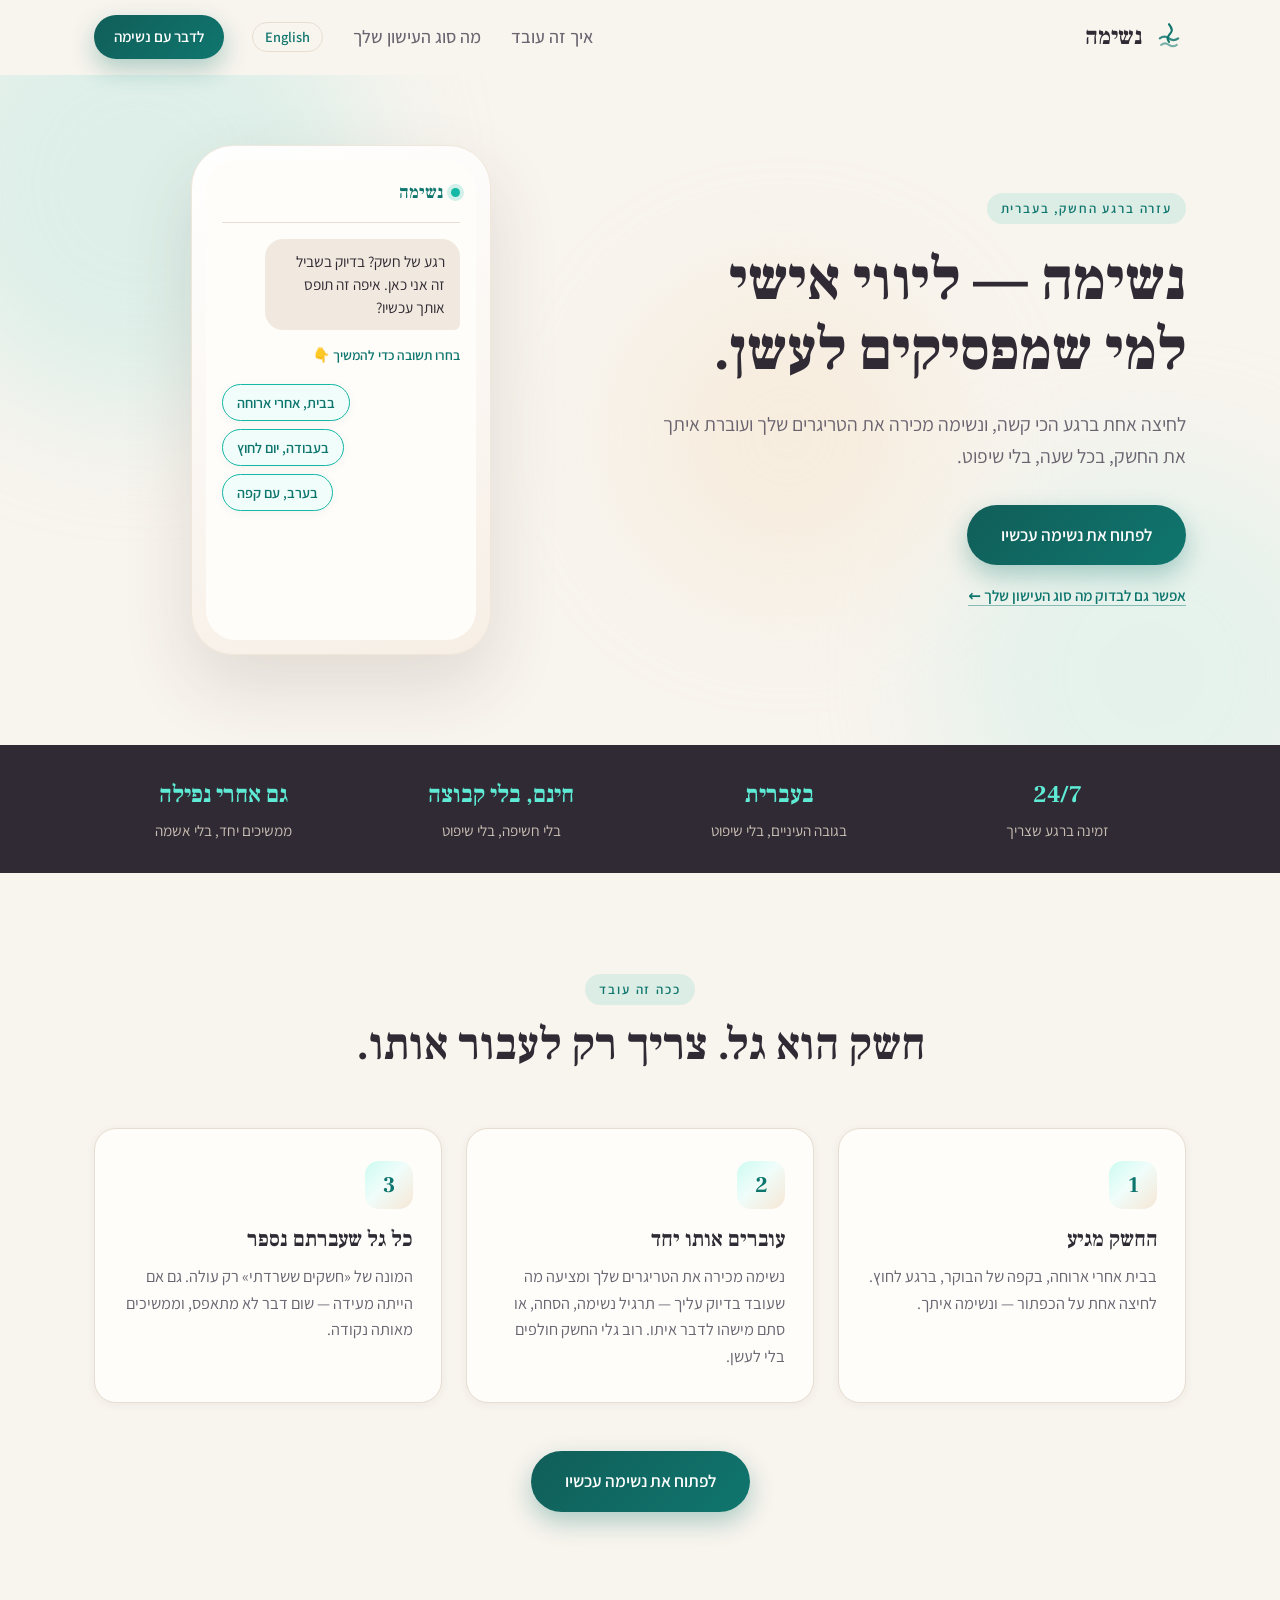
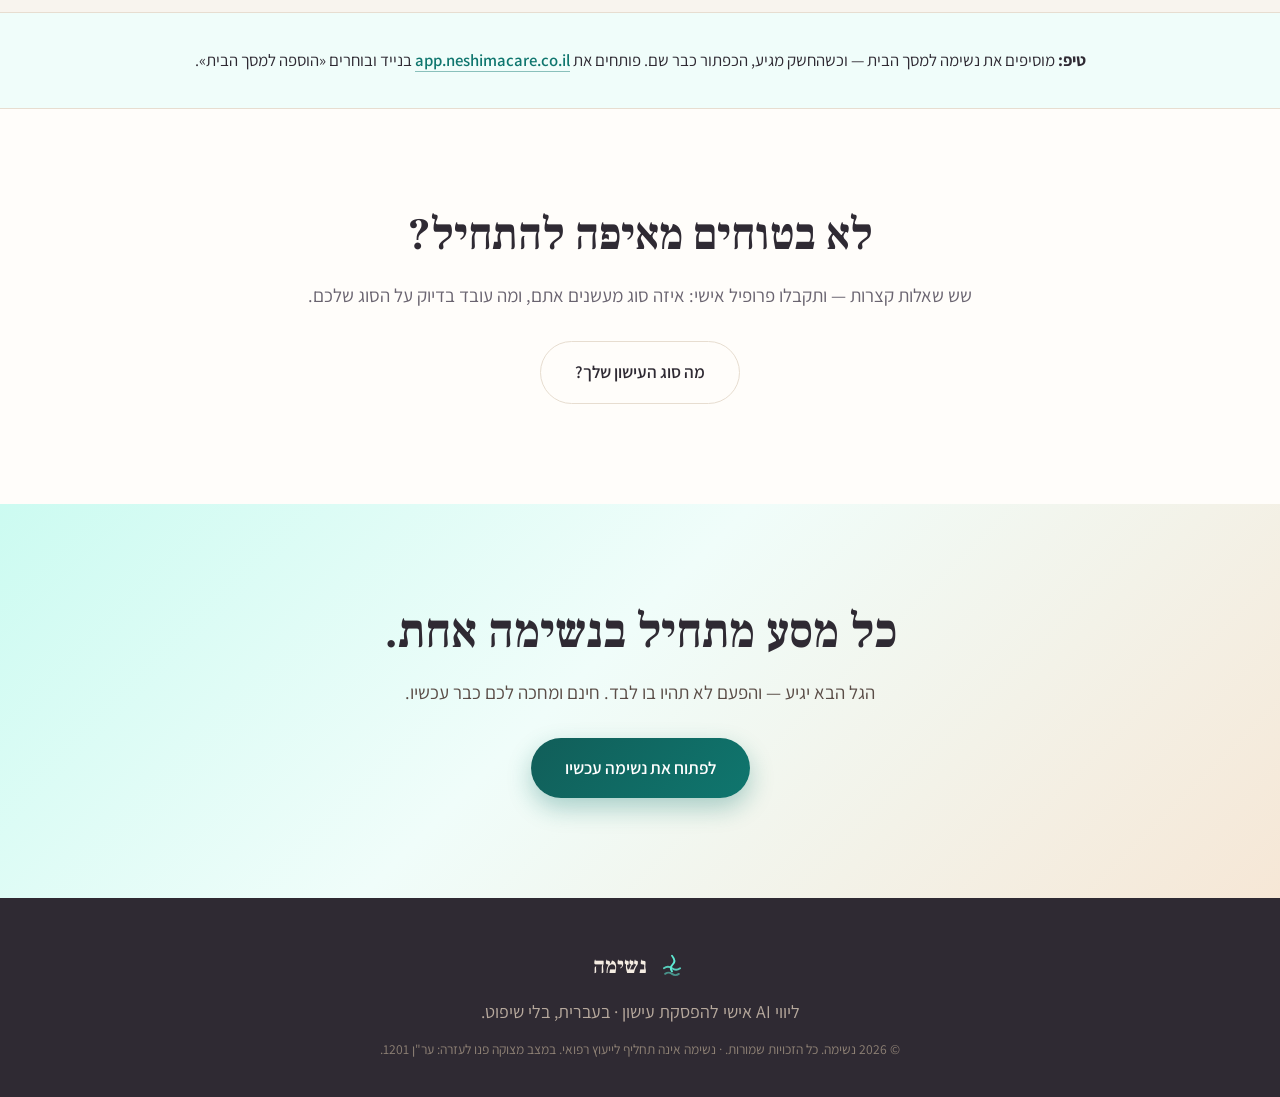
==== index.html @ 9783d8cc "Landing: English page at /en.html with a language switch en.html mirrors the Hebrew landing page in " ====
<!DOCTYPE html>
<html lang="he" dir="rtl">
<head>
  <meta charset="UTF-8" />
  <meta name="viewport" content="width=device-width, initial-scale=1.0" />
  <meta name="theme-color" content="#f6f1ea" />
  <title>נשימה — ליווי אישי למי שמפסיקים לעשן</title>
  <meta name="description" content="ליווי אישי למי שמפסיקים לעשן. לחיצה אחת ברגע הכי קשה — ונשימה עוברת איתך את החשק, בכל שעה, בלי שיפוט. חינם ובעברית." />

  <!-- Open Graph -->
  <meta property="og:type" content="website" />
  <meta property="og:title" content="נשימה — ליווי אישי למי שמפסיקים לעשן" />
  <meta property="og:description" content="לחיצה אחת ברגע הכי קשה, ונשימה מכירה את הטריגרים שלך ועוברת איתך את החשק, בכל שעה, בלי שיפוט." />
  <meta property="og:locale" content="he_IL" />

  <link rel="icon" href="assets/favicon.svg" type="image/svg+xml" />
  <link rel="alternate" hreflang="en" href="https://www.neshimacare.co.il/en.html" />

  <!-- Fonts -->
  <link rel="preconnect" href="https://fonts.googleapis.com" />
  <link rel="preconnect" href="https://fonts.gstatic.com" crossorigin />
  <link href="https://fonts.googleapis.com/css2?family=Frank+Ruhl+Libre:wght@500;700;900&family=Assistant:wght@300;400;500;600;700&display=swap" rel="stylesheet" />

  <link rel="stylesheet" href="styles.css" />
</head>
<body>

  <!-- ===== Header ===== -->
  <header class="site-header" id="siteHeader">
    <div class="container header-inner">
      <a href="#top" class="brand" aria-label="נשימה — דף הבית">
        <svg class="brand-mark" viewBox="0 0 48 48" aria-hidden="true">
          <use href="#logo-mark"></use>
        </svg>
        <span class="brand-name">נשימה</span>
      </a>

      <nav class="nav" aria-label="ניווט ראשי">
        <a href="#moment">איך זה עובד</a>
        <a href="/quiz.html">מה סוג העישון שלך</a>
        <!-- ABOUT: enable after Nadin's OK (OLY-54)
        <a href="#about">מי אנחנו</a>
        -->
        <a href="/en.html" class="lang-switch" lang="en" hreflang="en">English</a>
      </nav>

      <a href="https://app.neshimacare.co.il" class="btn btn-primary btn-sm nav-cta js-chat">לדבר עם נשימה</a>

      <button class="nav-toggle" id="navToggle" aria-label="פתיחת תפריט" aria-expanded="false">
        <span></span><span></span><span></span>
      </button>
    </div>
    <nav class="mobile-nav" id="mobileNav" aria-label="ניווט נייד">
      <a href="#moment">איך זה עובד</a>
      <a href="/quiz.html">מה סוג העישון שלך</a>
      <!-- ABOUT: enable after Nadin's OK (OLY-54)
      <a href="#about">מי אנחנו</a>
      -->
      <a href="/en.html" lang="en" hreflang="en">English</a>
      <a href="https://app.neshimacare.co.il" class="btn btn-primary js-chat">לדבר עם נשימה</a>
    </nav>
  </header>

  <main id="top">

    <!-- ===== Hero ===== -->
    <section class="hero">
      <div class="hero-bg" aria-hidden="true">
        <span class="blob blob-1"></span>
        <span class="blob blob-2"></span>
        <span class="blob blob-3"></span>
      </div>
      <div class="container hero-inner">
        <div class="hero-copy reveal">
          <span class="eyebrow">עזרה ברגע החשק, בעברית</span>
          <h1>נשימה — ליווי אישי למי שמפסיקים לעשן.</h1>
          <p class="hero-sub">
            לחיצה אחת ברגע הכי קשה, ונשימה מכירה את הטריגרים שלך ועוברת איתך את החשק, בכל שעה, בלי שיפוט.
          </p>
          <div class="hero-cta">
            <a href="https://app.neshimacare.co.il" class="btn btn-primary btn-lg js-chat">לפתוח את נשימה עכשיו</a>
          </div>
          <p class="hero-note"><a href="/quiz.html">אפשר גם לבדוק מה סוג העישון שלך ←</a></p>
        </div>

        <div class="hero-art reveal">
          <div class="phone demo" id="sosDemo" role="group" aria-label="הדגמת שיחת SOS">
            <div class="phone-screen demo-screen">
              <div class="chat-head">
                <span class="chat-dot"></span> נשימה
              </div>
              <div class="bubbles" id="demoBubbles" aria-live="polite">
                <!-- Static fallback when JS is off; script.js replaces it with the tap-through demo. -->
                <div class="bubble bot">רגע של חשק? בדיוק בשביל זה אני כאן. איפה זה תופס אותך עכשיו?</div>
                <div class="demo-chips"><span class="chip" aria-pressed="true">בבית, אחרי ארוחה</span></div>
                <div class="bubble bot">נושמים יחד: שאיפה איטית ל־4 שניות, עצירה קצרה, ונשיפה ארוכה ל־6. עוד פעמיים כאלה. רוב גלי החשק חולפים בלי לעשן — הם עולים, מגיעים לשיא, ויורדים.</div>
              </div>
              <div class="demo-end" id="demoEnd" hidden>
                <p>זו הייתה טעימה. בפנים, נשימה כבר מכירה את הטריגרים שלך — והכפתור הזה נמצא איתך בכל רגע.</p>
                <div class="demo-end-cta">
                  <a href="https://app.neshimacare.co.il" class="btn btn-primary btn-sm js-chat">לפתוח את נשימה</a>
                  <a href="/quiz.html" class="btn btn-ghost btn-sm">מה סוג העישון שלך?</a>
                </div>
              </div>
            </div>
          </div>
        </div>
      </div>
    </section>

    <!-- ===== Trust strip ===== -->
    <section class="strip reveal">
      <div class="container strip-inner">
        <div class="strip-item"><strong>24/7</strong><span>זמינה ברגע שצריך</span></div>
        <div class="strip-item"><strong>בעברית</strong><span>בגובה העיניים, בלי שיפוט</span></div>
        <div class="strip-item"><strong>חינם, בלי קבוצה</strong><span>בלי חשיפה, בלי שיפוט</span></div>
        <div class="strip-item"><strong>גם אחרי נפילה</strong><span>ממשיכים יחד, בלי אשמה</span></div>
      </div>
    </section>

    <!-- ===== The moment ===== -->
    <section class="section moment" id="moment">
      <div class="container">
        <div class="section-head center">
          <span class="eyebrow reveal">ככה זה עובד</span>
          <h2 class="reveal">חשק הוא גל. צריך רק לעבור אותו.</h2>
        </div>

        <div class="steps">
          <article class="step reveal">
            <div class="step-num" aria-hidden="true">1</div>
            <h3>החשק מגיע</h3>
            <p>בבית אחרי ארוחה, בקפה של הבוקר, ברגע לחוץ. לחיצה אחת על הכפתור — ונשימה איתך.</p>
          </article>
          <article class="step reveal">
            <div class="step-num" aria-hidden="true">2</div>
            <h3>עוברים אותו יחד</h3>
            <p>נשימה מכירה את הטריגרים שלך ומציעה מה שעובד בדיוק עליך — תרגיל נשימה, הסחה, או סתם מישהו לדבר איתו. רוב גלי החשק חולפים בלי לעשן.</p>
          </article>
          <article class="step reveal">
            <div class="step-num" aria-hidden="true">3</div>
            <h3>כל גל שעברתם נספר</h3>
            <p>המונה של «חשקים ששרדתי» רק עולה. גם אם הייתה מעידה — שום דבר לא מתאפס, וממשיכים מאותה נקודה.</p>
          </article>
        </div>

        <div class="cta-center reveal">
          <a href="https://app.neshimacare.co.il" class="btn btn-primary btn-lg js-chat">לפתוח את נשימה עכשיו</a>
        </div>
      </div>
    </section>

    <!-- ===== Install hint ===== -->
    <section class="install-strip reveal">
      <div class="container install-strip-inner">
        <p><strong>טיפ:</strong> מוסיפים את נשימה למסך הבית — וכשהחשק מגיע, הכפתור כבר שם. פותחים את <a href="https://app.neshimacare.co.il">app.neshimacare.co.il</a> בנייד ובוחרים «הוספה למסך הבית».</p>
      </div>
    </section>

    <!-- ===== Quiz bridge ===== -->
    <section class="section quiz-bridge">
      <div class="container narrow center">
        <h2 class="reveal">לא בטוחים מאיפה להתחיל?</h2>
        <p class="lead reveal">שש שאלות קצרות — ותקבלו פרופיל אישי: איזה סוג מעשנים אתם, ומה עובד בדיוק על הסוג שלכם.</p>
        <div class="cta-center reveal">
          <a href="/quiz.html" class="btn btn-ghost btn-lg">מה סוג העישון שלך?</a>
        </div>
      </div>
    </section>

    <!-- ABOUT: enable after Nadin's OK (OLY-54)
    <section class="section about" id="about">
      <div class="container narrow center">
        <h2 class="reveal">שתי אחיות. טכנולוגיה וקליניקה.</h2>
        <p class="lead reveal">איבדנו את אבא שלנו לסרטן ריאות. הוא עישן כל חייו.</p>
        <p class="lead reveal">אז בנינו את מה שלא היה לו. אולה בונה את הטכנולוגיה: ארכיטקטית AI. נדין מכירה את הגמילה מבפנים: יותר מ-15 שנה בטיפול בהתמכרויות, ויועצת לגמילה מעישון.</p>
        <p class="lead about-emph reveal">נשימה היא מה שהיינו רוצות שיהיה לאבא שלנו.</p>
        <div class="cta-center reveal">
          <a href="https://app.neshimacare.co.il" class="btn btn-primary btn-lg js-chat">לפתוח את נשימה</a>
        </div>
      </div>
    </section>
    -->

    <!-- ===== Closing CTA ===== -->
    <section class="section closing">
      <div class="container narrow center reveal">
        <h2>כל מסע מתחיל בנשימה אחת.</h2>
        <p class="lead">הגל הבא יגיע — והפעם לא תהיו בו לבד. חינם ומחכה לכם כבר עכשיו.</p>
        <div class="cta-center">
          <a href="https://app.neshimacare.co.il" class="btn btn-primary btn-lg js-chat">לפתוח את נשימה עכשיו</a>
        </div>
      </div>
    </section>
  </main>

  <!-- ===== Footer ===== -->
  <footer class="site-footer">
    <div class="container footer-inner">
      <div class="footer-brand">
        <svg class="brand-mark" viewBox="0 0 48 48" aria-hidden="true"><use href="#logo-mark"></use></svg>
        <span class="brand-name">נשימה</span>
      </div>
      <p class="footer-tag">ליווי AI אישי להפסקת עישון · בעברית, בלי שיפוט.</p>
      <p class="footer-fine">© 2026 נשימה. כל הזכויות שמורות. · נשימה אינה תחליף לייעוץ רפואי. במצב מצוקה פנו לעזרה: ער"ן 1201.</p>
    </div>
  </footer>

  <!-- ===== Inline SVG defs (logo) ===== -->
  <svg width="0" height="0" style="position:absolute" aria-hidden="true">
    <defs>
      <symbol id="logo-mark" viewBox="0 0 48 48">
        <path d="M24 6c5 6 5 10 1.5 13.5C22 23 21 27 24 31"
              fill="none" stroke="currentColor" stroke-width="3" stroke-linecap="round"/>
        <path d="M11 26c4-3 9-3 13 0 4 3 9 3 13 0"
              fill="none" stroke="currentColor" stroke-width="3" stroke-linecap="round" opacity="0.85"/>
        <path d="M13 35c3.5-2.5 7.5-2.5 11 0 3.5 2.5 7.5 2.5 11 0"
              fill="none" stroke="currentColor" stroke-width="3" stroke-linecap="round" opacity="0.55"/>
      </symbol>
    </defs>
  </svg>

  <script src="script.js"></script>
</body>
</html>
---- styles.css ----
/* =========================================================
   נשימה / Neshima — landing page styles
   Soft, calm aesthetic · warm paper + teal accents · Hebrew RTL
   ========================================================= */

:root {
  /* palette */
  --cream:      #f8f4ee;
  --cream-2:    #f1e9df;
  --ivory:      #fffdfa;
  --ink:        #2f2a33;        /* warm deep plum-grey text */
  --ink-soft:   #6a6470;
  --teal:        #14b8a6;      /* soft accent */
  --teal-deep:   #0f766e;      /* primary accent — AA (≥4.5:1) on cream/ivory and under white text */
  --teal-dark:   #115e59;      /* hover */
  --teal-tint:   #f0fdfa;
  --teal-soft:   #ccfbf1;
  --teal-bright: #5eead4;      /* on dark backgrounds */
  --line:        #e7ddd0;

  --grad-warm:  linear-gradient(135deg, #ccfbf1 0%, #f0fdfa 45%, #f6e7d6 100%);

  --shadow-sm:  0 2px 10px rgba(83, 64, 50, 0.06);
  --shadow-md:  0 14px 40px rgba(83, 64, 50, 0.10);
  --shadow-lg:  0 30px 70px rgba(83, 64, 50, 0.14);

  --radius:     22px;
  --radius-sm:  14px;
  --maxw:       1140px;

  --serif: "Frank Ruhl Libre", Georgia, serif;
  --sans:  "Assistant", "Segoe UI", system-ui, sans-serif;
}

* { box-sizing: border-box; margin: 0; padding: 0; }

html { scroll-behavior: smooth; -webkit-text-size-adjust: 100%; }

body {
  font-family: var(--sans);
  color: var(--ink);
  background: var(--cream);
  line-height: 1.65;
  font-size: 18px;
  font-weight: 400;
  overflow-x: hidden;
}

h1, h2, h3 { font-family: var(--serif); font-weight: 700; line-height: 1.18; color: var(--ink); }

a { color: inherit; text-decoration: none; }

.container { width: 100%; max-width: var(--maxw); margin-inline: auto; padding-inline: 24px; }
.narrow { max-width: 760px; }
.center { text-align: center; }
.cta-center { display: flex; gap: 14px; flex-wrap: wrap; justify-content: center; }

.hero-note a, .lead a {
  color: var(--teal-deep); font-weight: 600;
  border-bottom: 1px solid rgba(15, 118, 110, .45);
  transition: color .2s, border-color .2s;
}
.hero-note a:hover, .lead a:hover { color: var(--teal-dark); border-color: var(--teal-dark); }

.eyebrow {
  display: inline-block;
  font-weight: 600;
  font-size: 0.82rem;
  letter-spacing: 0.14em;
  color: var(--teal-deep);
  text-transform: none;
  margin-bottom: 14px;
  padding: 5px 14px;
  background: rgba(20, 184, 166, 0.12);
  border-radius: 999px;
}

.lead { font-size: 1.18rem; color: var(--ink-soft); }

.section { padding: 100px 0; }
.section-head { max-width: 720px; margin-inline: auto; margin-bottom: 56px; }
.section-head h2, .section h2 { font-size: clamp(1.9rem, 4vw, 2.8rem); margin-bottom: 18px; }

/* ---------- Buttons ---------- */
.btn {
  display: inline-flex; align-items: center; justify-content: center;
  gap: 8px;
  font-family: var(--sans);
  font-weight: 600;
  font-size: 1rem;
  border: none; cursor: pointer;
  border-radius: 999px;
  padding: 13px 26px;
  transition: transform .25s ease, box-shadow .25s ease, background .25s ease;
  white-space: nowrap;
}
.btn-lg { padding: 16px 34px; font-size: 1.08rem; }
.btn-sm { padding: 9px 20px; font-size: 0.95rem; }

.btn-primary {
  background: linear-gradient(135deg, var(--teal-dark), var(--teal-deep));
  color: #fff;
  box-shadow: 0 10px 24px rgba(15, 118, 110, 0.32);
}
.btn-primary:hover { transform: translateY(-2px); box-shadow: 0 16px 32px rgba(15, 118, 110, 0.42); }

.btn-ghost { background: transparent; color: var(--ink); border: 1.5px solid var(--line); }
.btn-ghost:hover { border-color: var(--teal); color: var(--teal-deep); background: rgba(20,184,166,.07); }

/* ---------- Header ---------- */
.site-header {
  position: sticky; top: 0; z-index: 50;
  background: rgba(248, 244, 238, 0.82);
  backdrop-filter: saturate(140%) blur(14px);
  -webkit-backdrop-filter: saturate(140%) blur(14px);
  border-bottom: 1px solid transparent;
  transition: border-color .3s ease, box-shadow .3s ease, background .3s ease;
}
.site-header.scrolled { border-color: var(--line); box-shadow: var(--shadow-sm); }
.header-inner { display: flex; align-items: center; gap: 24px; height: 74px; }

.brand { display: flex; align-items: center; gap: 10px; font-family: var(--serif); }
.brand-mark { width: 34px; height: 34px; color: var(--teal-deep); }
.brand-name { font-size: 1.5rem; font-weight: 700; color: var(--ink); }

.nav { display: flex; gap: 30px; margin-inline-start: auto; }
.nav a { font-weight: 500; color: var(--ink-soft); position: relative; transition: color .2s; }
.nav a::after {
  content: ""; position: absolute; bottom: -6px; inset-inline-start: 0; width: 0; height: 2px;
  background: var(--teal-deep); border-radius: 2px; transition: width .25s ease;
}
.nav a:hover { color: var(--ink); }
.nav a:hover::after { width: 100%; }

.nav-cta { margin-inline-start: 4px; }
.nav a.lang-switch { font-size: .9rem; font-weight: 600; color: var(--teal-deep); border: 1.5px solid var(--line); border-radius: 999px; padding: 2px 12px; }
.nav a.lang-switch::after { display: none; }
.nav a.lang-switch:hover { border-color: var(--teal); }

.nav-toggle { display: none; flex-direction: column; gap: 5px; background: none; border: none; cursor: pointer; padding: 8px; margin-inline-start: auto; }
.nav-toggle span { width: 24px; height: 2px; background: var(--ink); border-radius: 2px; transition: .3s; }
.nav-toggle[aria-expanded="true"] span:nth-child(1) { transform: translateY(7px) rotate(45deg); }
.nav-toggle[aria-expanded="true"] span:nth-child(2) { opacity: 0; }
.nav-toggle[aria-expanded="true"] span:nth-child(3) { transform: translateY(-7px) rotate(-45deg); }

.mobile-nav {
  display: none; flex-direction: column; gap: 4px;
  padding: 8px 24px 22px;
  background: rgba(248, 244, 238, 0.98);
  border-bottom: 1px solid var(--line);
}
.mobile-nav a { padding: 12px 4px; font-weight: 500; color: var(--ink); border-bottom: 1px solid var(--line); }
.mobile-nav a.btn { border: none; color: #fff; margin-top: 12px; justify-content: center; }
.mobile-nav.open { display: flex; }

/* ---------- Hero ---------- */
.hero { position: relative; padding: 70px 0 90px; overflow: hidden; }
.hero-bg { position: absolute; inset: 0; z-index: 0; pointer-events: none; }
.blob { position: absolute; border-radius: 50%; filter: blur(60px); opacity: .55; }
.blob-1 { width: 460px; height: 460px; background: #c9ebe5; top: -120px; left: -90px; animation: float1 18s ease-in-out infinite; }
.blob-2 { width: 420px; height: 420px; background: #d7f0ea; bottom: -140px; right: -80px; animation: float2 22s ease-in-out infinite; }
.blob-3 { width: 320px; height: 320px; background: #f5e3c8; top: 30%; right: 26%; opacity: .4; animation: float1 26s ease-in-out infinite; }

@keyframes float1 { 0%,100%{transform:translate(0,0)} 50%{transform:translate(20px,-26px)} }
@keyframes float2 { 0%,100%{transform:translate(0,0)} 50%{transform:translate(-24px,18px)} }

.hero-inner {
  position: relative; z-index: 1;
  display: grid; grid-template-columns: 1.05fr 0.95fr; align-items: center; gap: 50px;
}
.hero-copy h1 { font-size: clamp(2.3rem, 5.2vw, 3.7rem); font-weight: 900; margin: 8px 0 22px; }
.hero-sub { font-size: 1.22rem; color: var(--ink-soft); max-width: 540px; margin-bottom: 32px; }
.hero-cta { display: flex; gap: 14px; flex-wrap: wrap; margin-bottom: 18px; }
.hero-note { font-size: 0.95rem; color: var(--ink-soft); }

/* hero phone illustration */
.hero-art { display: flex; justify-content: center; }
.phone {
  width: 300px; padding: 14px;
  background: linear-gradient(160deg, #fff, #f7efe6);
  border-radius: 42px;
  box-shadow: var(--shadow-lg);
  border: 1px solid #f0e6d9;
  animation: bob 6s ease-in-out infinite;
}
@keyframes bob { 0%,100%{transform:translateY(0)} 50%{transform:translateY(-12px)} }
.phone-screen { background: var(--ivory); border-radius: 30px; padding: 18px 16px 22px; min-height: 440px; }
.chat-head { display: flex; align-items: center; gap: 8px; font-family: var(--serif); font-weight: 700; color: var(--teal-deep); padding-bottom: 14px; border-bottom: 1px solid var(--line); margin-bottom: 16px; }
.chat-dot { width: 9px; height: 9px; border-radius: 50%; background: var(--teal); box-shadow: 0 0 0 4px rgba(20,184,166,.2); }
.bubbles { display: flex; flex-direction: column; gap: 12px; }
.bubble { max-width: 82%; padding: 11px 15px; font-size: 0.96rem; line-height: 1.5; border-radius: 18px; opacity: 0; transform: translateY(8px); animation: pop .5s ease forwards; }
.bubble.bot { align-self: flex-start; background: var(--cream-2); color: var(--ink); border-end-start-radius: 6px; }
.bubble.me { align-self: flex-end; background: linear-gradient(135deg, var(--teal-soft), var(--teal-tint)); color: #134e4a; border-end-end-radius: 6px; }
.bubble:nth-child(1){animation-delay:.3s} .bubble:nth-child(2){animation-delay:1.1s} .bubble:nth-child(3){animation-delay:1.9s} .bubble:nth-child(4){animation-delay:2.8s}
@keyframes pop { to { opacity:1; transform: translateY(0); } }
.bubble.typing { display: flex; gap: 4px; padding: 14px 16px; }
.bubble.typing span { width: 7px; height: 7px; border-radius: 50%; background: #134e4a; opacity: .5; animation: blink 1.2s infinite; }
.bubble.typing span:nth-child(2){animation-delay:.2s} .bubble.typing span:nth-child(3){animation-delay:.4s}
@keyframes blink { 0%,60%,100%{opacity:.25; transform:translateY(0)} 30%{opacity:.9; transform:translateY(-3px)} }

/* SOS preview demo: the phone mock is interactive, so it must not float under taps. */
.phone.demo { animation: none; scroll-margin-top: 90px; }
.demo-screen { height: 480px; overflow-y: auto; scrollbar-width: thin; }
.demo-chips { display: flex; flex-wrap: wrap; gap: 8px; justify-content: flex-end; }
.demo-chips .chip { font-size: 0.9rem; padding: 8px 14px; }
.demo-chips .chip:disabled { cursor: default; }
.demo-chips .chip:disabled[aria-pressed="false"] { opacity: 0.45; }
.demo-chips.active .chip { background: var(--teal-tint); border-color: var(--teal); color: var(--teal-deep); font-weight: 600; cursor: pointer; box-shadow: var(--shadow-sm); animation: chipPulse 2.4s ease-in-out infinite; }
.demo-chips.active .chip:hover { background: var(--teal-soft); }
.demo-hint { margin: 2px 0 6px; font-size: 0.85rem; font-weight: 600; color: var(--teal-deep); text-align: start; }
@keyframes chipPulse { 0%,100% { box-shadow: 0 0 0 0 rgba(20,184,166,.35); } 50% { box-shadow: 0 0 0 6px rgba(20,184,166,0); } }
.demo-end { margin-top: 14px; padding: 14px; background: var(--cream-2); border-radius: 16px; font-size: 0.92rem; line-height: 1.55; }
.demo-end p { margin-bottom: 12px; }
.demo-end-cta { display: flex; flex-wrap: wrap; gap: 8px; }
.demo-end-cta .btn { flex: 1 1 auto; }

/* ---------- Trust strip ---------- */
.strip { background: var(--ink); color: #f4ece2; padding: 30px 0; }
.strip-inner { display: grid; grid-template-columns: repeat(4, 1fr); gap: 20px; text-align: center; }
.strip-item { display: flex; flex-direction: column; gap: 3px; }
.strip-item strong { font-family: var(--serif); font-size: 1.5rem; color: var(--teal-bright); }
.strip-item span { font-size: 0.95rem; color: #cabfb4; }

/* ---------- The moment (3 steps) ---------- */
.moment { background: var(--cream); }
.steps { display: grid; grid-template-columns: repeat(3, 1fr); gap: 24px; margin-bottom: 48px; }
.step {
  background: var(--ivory); border: 1px solid var(--line);
  border-radius: var(--radius); padding: 32px 28px;
  box-shadow: var(--shadow-sm);
  transition: transform .3s ease, box-shadow .3s ease, border-color .3s ease;
}
.step:hover { transform: translateY(-6px); box-shadow: var(--shadow-md); border-color: #e0d3c2; }
.step-num {
  font-family: var(--serif); font-weight: 700; font-size: 1.4rem; color: var(--teal-deep);
  width: 48px; height: 48px; display: flex; align-items: center; justify-content: center;
  background: var(--grad-warm); border-radius: 14px; margin-bottom: 18px;
}
.step h3 { font-size: 1.35rem; margin-bottom: 10px; }
.step p { color: var(--ink-soft); font-size: 1.02rem; }

.chip {
  font-family: var(--sans); font-size: 0.98rem; color: var(--ink);
  background: var(--cream); border: 1.5px solid var(--line); border-radius: 999px;
  padding: 9px 16px; cursor: pointer;
  transition: border-color .2s, background .2s, color .2s, box-shadow .2s;
}
.chip:hover { border-color: var(--teal); color: var(--teal-deep); }
.chip:focus-visible { outline: none; border-color: var(--teal); box-shadow: 0 0 0 4px rgba(20,184,166,.15); }
.chip[aria-pressed="true"] { background: var(--teal-deep); border-color: var(--teal-deep); color: #fff; font-weight: 600; }

/* ---------- Tinted one-line strip (install hint) ---------- */
.install-strip { background: var(--teal-tint); border-block: 1px solid var(--line); padding: 34px 0; }
.install-strip-inner { display: flex; align-items: center; justify-content: center; gap: 18px; flex-wrap: wrap; text-align: center; }
.install-strip p { color: var(--ink); font-size: 1.05rem; }
.install-strip a {
  color: var(--teal-deep); font-weight: 600; white-space: nowrap;
  border-bottom: 1px solid rgba(15, 118, 110, .45);
  transition: color .2s, border-color .2s;
}
.install-strip a:hover { color: var(--teal-dark); border-color: var(--teal-dark); }

/* ---------- Quiz bridge ---------- */
.quiz-bridge { background: var(--ivory); }
.quiz-bridge .lead { margin-bottom: 30px; }

/* ---------- About (שתי אחיות; markup ships commented out until Nadin's OK) ---------- */
.about { background: var(--ivory); }
.about .lead { margin-bottom: 18px; }
.about-emph { font-weight: 600; color: var(--ink); margin-bottom: 30px; }

/* ---------- Closing ---------- */
.closing { background: var(--grad-warm); }
.closing h2 { font-size: clamp(2rem, 4.5vw, 3rem); margin-bottom: 16px; }
.closing .lead { color: #5a4d47; margin-bottom: 30px; }

/* ---------- Footer ---------- */
.site-footer { background: var(--ink); color: #d8cdc2; padding: 50px 0 36px; }
.footer-inner { text-align: center; display: flex; flex-direction: column; align-items: center; gap: 12px; }
.footer-brand { display: flex; align-items: center; gap: 10px; }
.footer-brand .brand-mark { color: var(--teal-bright); width: 30px; height: 30px; }
.footer-brand .brand-name { font-family: var(--serif); font-size: 1.4rem; color: #f4ece2; }
.footer-tag { color: #b7a99d; }
.footer-fine { font-size: 0.85rem; color: #8e8175; max-width: 620px; line-height: 1.6; }

/* ---------- Reveal animation ---------- */
.reveal { opacity: 0; transform: translateY(26px); transition: opacity .7s ease, transform .7s cubic-bezier(.2,.7,.3,1); }
.reveal.in { opacity: 1; transform: none; }

@media (prefers-reduced-motion: reduce) {
  .reveal { opacity: 1; transform: none; transition: none; }
  .blob, .phone, .bubble, .bubble.typing span, .demo-chips.active .chip { animation: none; }
  .bubble { opacity: 1; transform: none; }
  html { scroll-behavior: auto; }
}

/* =========================================================
   Responsive
   ========================================================= */
@media (max-width: 940px) {
  .hero-inner { grid-template-columns: minmax(0, 1fr); gap: 36px; }
  /* The demo stays below the hero copy: read the promise first, then try it. */
  .phone { width: 300px; }
  .steps { grid-template-columns: 1fr; }
}

@media (max-width: 760px) {
  .nav, .nav-cta { display: none; }
  .nav-toggle { display: flex; }
  body { font-size: 17px; }
  .section { padding: 72px 0; }
  .hero { padding: 40px 0 60px; }
  .hero-copy { text-align: center; }
  .hero-copy h1 { font-size: clamp(2rem, 8vw, 2.7rem); }
  .hero-sub { margin-inline: auto; }
  .hero-cta { justify-content: center; }
  .strip-inner { grid-template-columns: repeat(2, 1fr); gap: 24px 12px; }
}

@media (max-width: 420px) {
  .container { padding-inline: 18px; }
  .btn-lg { padding: 14px 24px; font-size: 1rem; }
  .hero-cta .btn { width: 100%; }
}

/* =========================================================
   Quiz (quiz.html)
   ========================================================= */
.quiz-section { background: var(--cream); min-height: 60vh; }
.quiz-wrap { max-width: 640px; margin-inline: auto; }
.quiz-card {
  background: var(--ivory); border: 1px solid var(--line); border-radius: var(--radius);
  padding: 44px 38px; box-shadow: var(--shadow-sm);
}
.quiz-title { font-size: clamp(1.8rem, 4.5vw, 2.5rem); margin: 8px 0 14px; }
.quiz-sub { font-size: 1.15rem; color: var(--ink-soft); margin-bottom: 28px; }

.quiz-progress { display: flex; gap: 8px; justify-content: center; margin-bottom: 26px; }
.quiz-dot { width: 10px; height: 10px; border-radius: 50%; background: var(--line); transition: background .2s; }
.quiz-dot.active { background: var(--teal-deep); }
.quiz-dot.done { background: var(--teal); }

.quiz-question { font-size: clamp(1.4rem, 3.5vw, 1.8rem); margin-bottom: 6px; }
.quiz-question:focus, .quiz-title:focus { outline: none; }
.quiz-options { display: flex; flex-direction: column; gap: 12px; margin-top: 22px; }
.quiz-option {
  text-align: start; padding: 15px 18px; font-size: 1.05rem; font-family: inherit;
  color: var(--ink); background: var(--cream); border: 1.5px solid var(--line);
  border-radius: var(--radius-sm); cursor: pointer;
  transition: border-color .2s, background .2s, transform .15s;
}
.quiz-option:hover, .quiz-option:focus-visible {
  border-color: var(--teal); background: var(--teal-tint); transform: translateY(-1px);
}
.quiz-option:focus-visible { outline: 2px solid var(--teal-deep); outline-offset: 2px; }
.quiz-option.selected { border-color: var(--teal-deep); background: var(--teal-tint); font-weight: 600; }

.quiz-back {
  background: none; border: none; cursor: pointer; margin-top: 24px;
  font-family: inherit; font-size: 0.95rem; color: var(--ink-soft);
  text-decoration: underline; text-underline-offset: 3px;
}
.quiz-back:hover { color: var(--teal-deep); }

.quiz-body { font-size: 1.1rem; line-height: 1.75; color: #4f4955; margin-bottom: 18px; }
.quiz-line { font-size: 1.05rem; line-height: 1.7; color: var(--ink); margin-bottom: 10px; }

/* Profile card (PRO-33) — the shareable unit: compact enough to fit one
   viewport in a 390px-wide phone screenshot, so sizes stay tighter than the
   rest of the quiz. */
.quiz-profile-card {
  background: var(--cream); border: 1.5px solid var(--teal); border-radius: var(--radius);
  padding: 20px 18px; text-align: start; margin-bottom: 18px;
}
.quiz-profile-brand {
  display: flex; align-items: center; gap: 6px; margin-bottom: 10px;
  font-weight: 700; color: var(--teal-deep); font-size: 0.9rem;
}
.quiz-profile-brand .brand-mark { width: 20px; height: 20px; }
.quiz-profile-card .eyebrow { margin-bottom: 2px; }
.quiz-profile-title { font-size: clamp(1.5rem, 4vw, 1.9rem); margin: 2px 0 8px; }
.quiz-chip {
  display: inline-block; padding: 3px 12px; border-radius: 999px; margin-bottom: 8px;
  background: var(--teal-tint); color: var(--teal-deep); font-weight: 600; font-size: 0.92rem;
}
.quiz-mix { font-size: 0.9rem; color: var(--ink-soft); margin-bottom: 10px; }
.quiz-essence { font-size: 1rem; line-height: 1.55; color: var(--ink); margin-bottom: 6px; }
.quiz-tech-header, .quiz-bridge-header { font-size: 1.05rem; margin: 14px 0 8px; color: var(--teal-deep); }
.quiz-tech-list { list-style: none; padding: 0; margin: 0 0 4px; }
.quiz-tech { font-size: 0.95rem; line-height: 1.55; color: var(--ink); margin-bottom: 7px; }
.quiz-tech strong { color: var(--teal-deep); }
.quiz-tech-sublabel { font-size: 0.95rem; font-weight: 600; color: var(--ink); margin: 8px 0 6px; }
.quiz-bridge-body { font-size: 0.95rem; line-height: 1.55; color: var(--ink); margin: 0; }
.quiz-share { font-size: 0.95rem; color: var(--ink-soft); margin-bottom: 16px; }

.quiz-email { margin-top: 30px; padding-top: 26px; border-top: 1px solid var(--line); }
.quiz-email h3 { font-size: 1.3rem; margin-bottom: 14px; }
.quiz-email-row { display: flex; gap: 12px; flex-wrap: wrap; }
.quiz-email-input {
  flex: 1 1 220px; padding: 13px 16px; font-family: inherit; font-size: 1rem;
  color: var(--ink); background: var(--cream); border: 1.5px solid var(--line);
  border-radius: var(--radius-sm);
}
.quiz-email-input::placeholder { color: #a89e94; }
.quiz-email-input:focus {
  outline: none; border-color: var(--teal); background: var(--ivory);
  box-shadow: 0 0 0 4px rgba(20,184,166,.15);
}
.quiz-micro { font-size: 0.88rem; color: var(--ink-soft); margin-top: 10px; }
.quiz-email-success { font-size: 1.1rem; color: var(--teal-deep); font-weight: 600; padding: 8px 0; }
.quiz-divider { border: none; border-top: 1px solid var(--line); margin: 28px 0; }

.visually-hidden {
  position: absolute; width: 1px; height: 1px; margin: -1px; padding: 0;
  overflow: hidden; clip: rect(0 0 0 0); white-space: nowrap; border: 0;
}

@media (max-width: 760px) {
  .quiz-card { padding: 32px 20px; }
  .quiz-email-row .btn { width: 100%; }
}
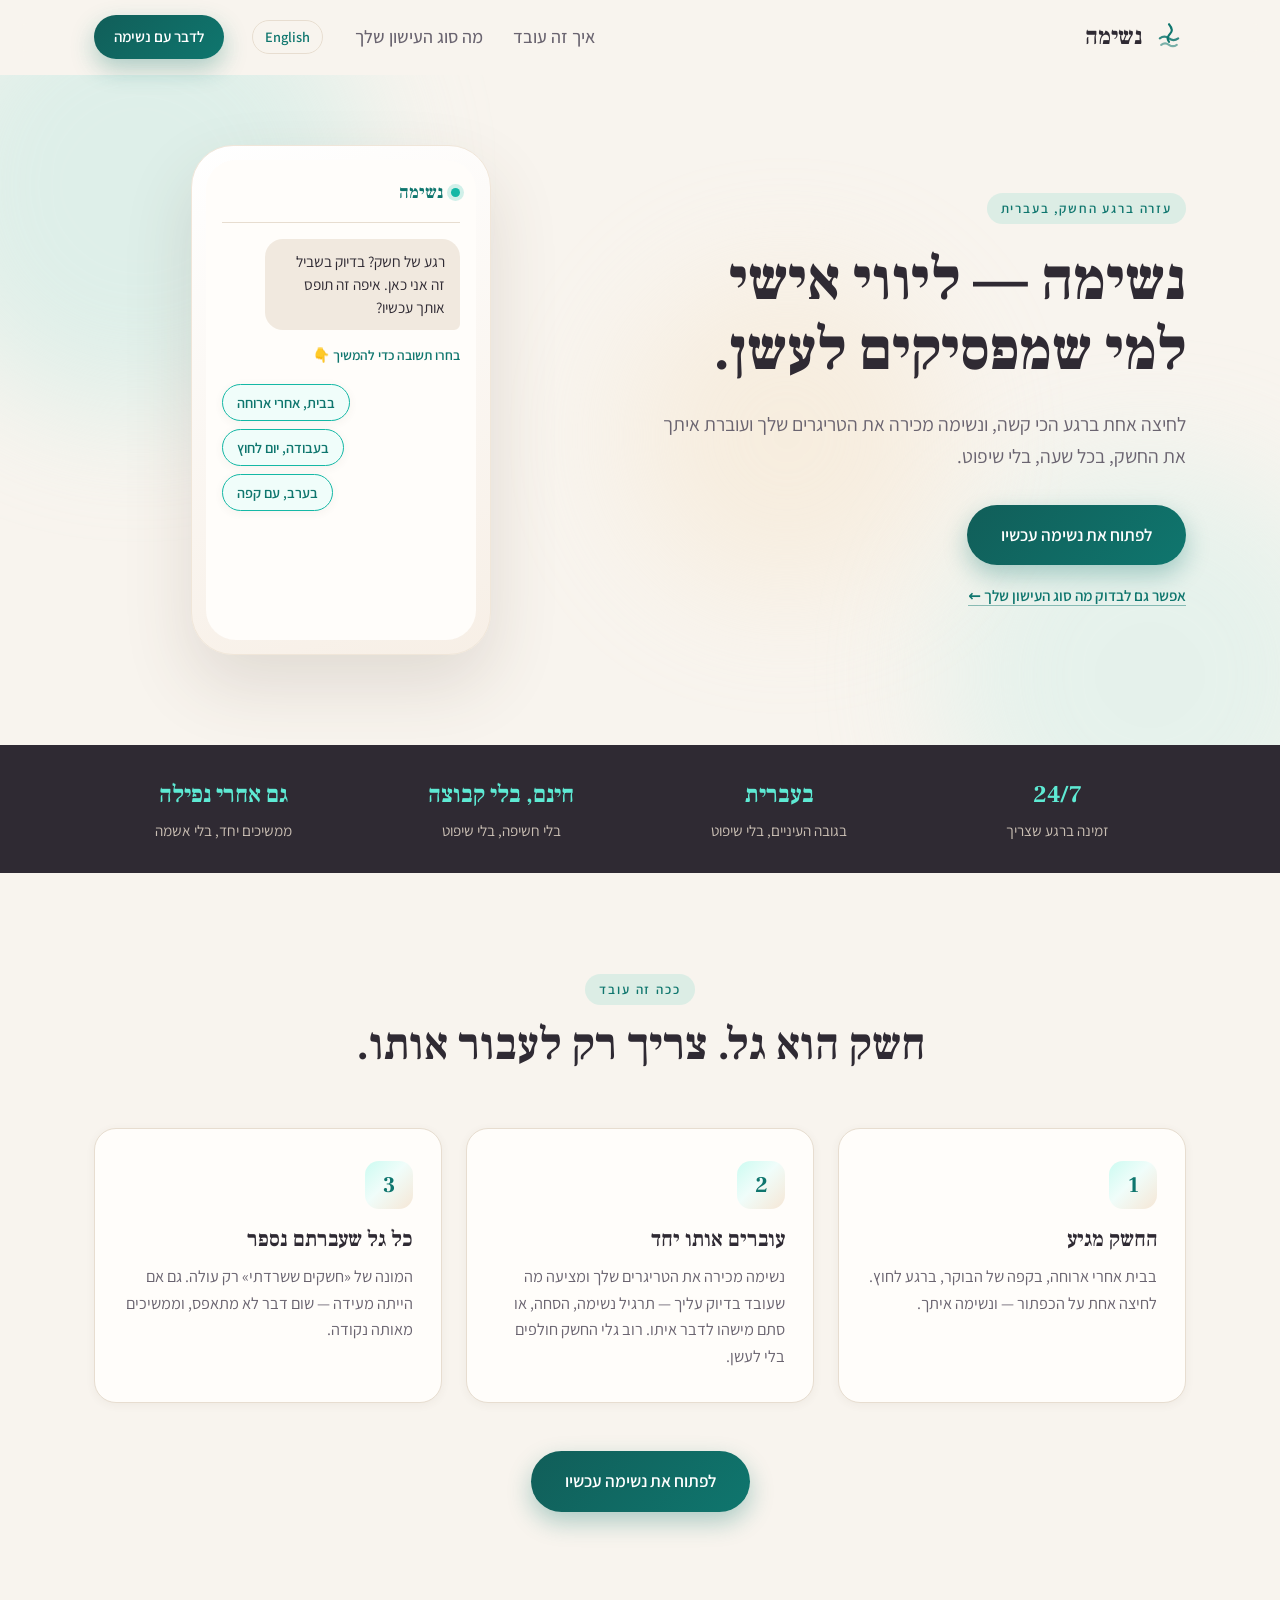
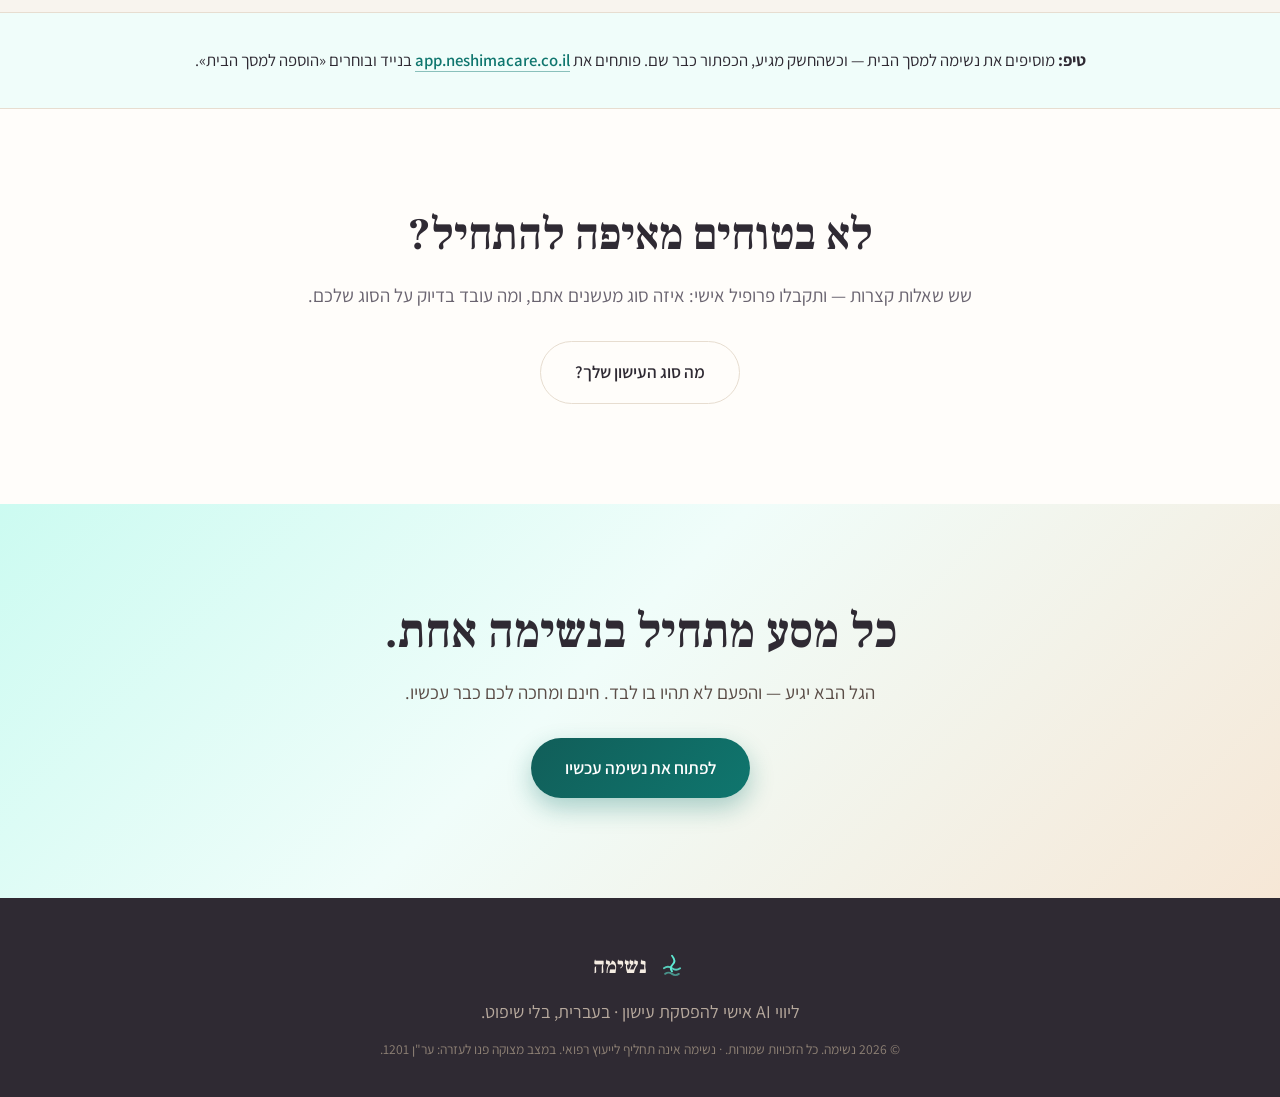
==== commit bcf8087c: "Site: English quiz and a language toggle visible at every width quiz-en.html runs the same quiz in E" ====
--- a/index.html
+++ b/index.html
@@ -41,8 +41,9 @@
         <!-- ABOUT: enable after Nadin's OK (OLY-54)
         <a href="#about">מי אנחנו</a>
         -->
-        <a href="/en.html" class="lang-switch" lang="en" hreflang="en">English</a>
       </nav>
+
+      <a href="/en.html" class="lang-toggle" lang="en" hreflang="en">English</a>
 
       <a href="https://app.neshimacare.co.il" class="btn btn-primary btn-sm nav-cta js-chat">לדבר עם נשימה</a>
 
--- a/styles.css
+++ b/styles.css
@@ -133,9 +133,9 @@
 .nav a:hover::after { width: 100%; }
 
 .nav-cta { margin-inline-start: 4px; }
-.nav a.lang-switch { font-size: .9rem; font-weight: 600; color: var(--teal-deep); border: 1.5px solid var(--line); border-radius: 999px; padding: 2px 12px; }
-.nav a.lang-switch::after { display: none; }
-.nav a.lang-switch:hover { border-color: var(--teal); }
+/* Language toggle: visible at every width, including next to the mobile menu button. */
+.lang-toggle { font-size: .9rem; font-weight: 600; color: var(--teal-deep); border: 1.5px solid var(--line); border-radius: 999px; padding: 4px 12px; margin-inline-start: 8px; white-space: nowrap; }
+.lang-toggle:hover { border-color: var(--teal); }
 
 .nav-toggle { display: none; flex-direction: column; gap: 5px; background: none; border: none; cursor: pointer; padding: 8px; margin-inline-start: auto; }
 .nav-toggle span { width: 24px; height: 2px; background: var(--ink); border-radius: 2px; transition: .3s; }
@@ -306,7 +306,8 @@
 
 @media (max-width: 760px) {
   .nav, .nav-cta { display: none; }
-  .nav-toggle { display: flex; }
+  .nav-toggle { display: flex; margin-inline-start: 8px; }
+  .lang-toggle { margin-inline-start: auto; }
   body { font-size: 17px; }
   .section { padding: 72px 0; }
   .hero { padding: 40px 0 60px; }
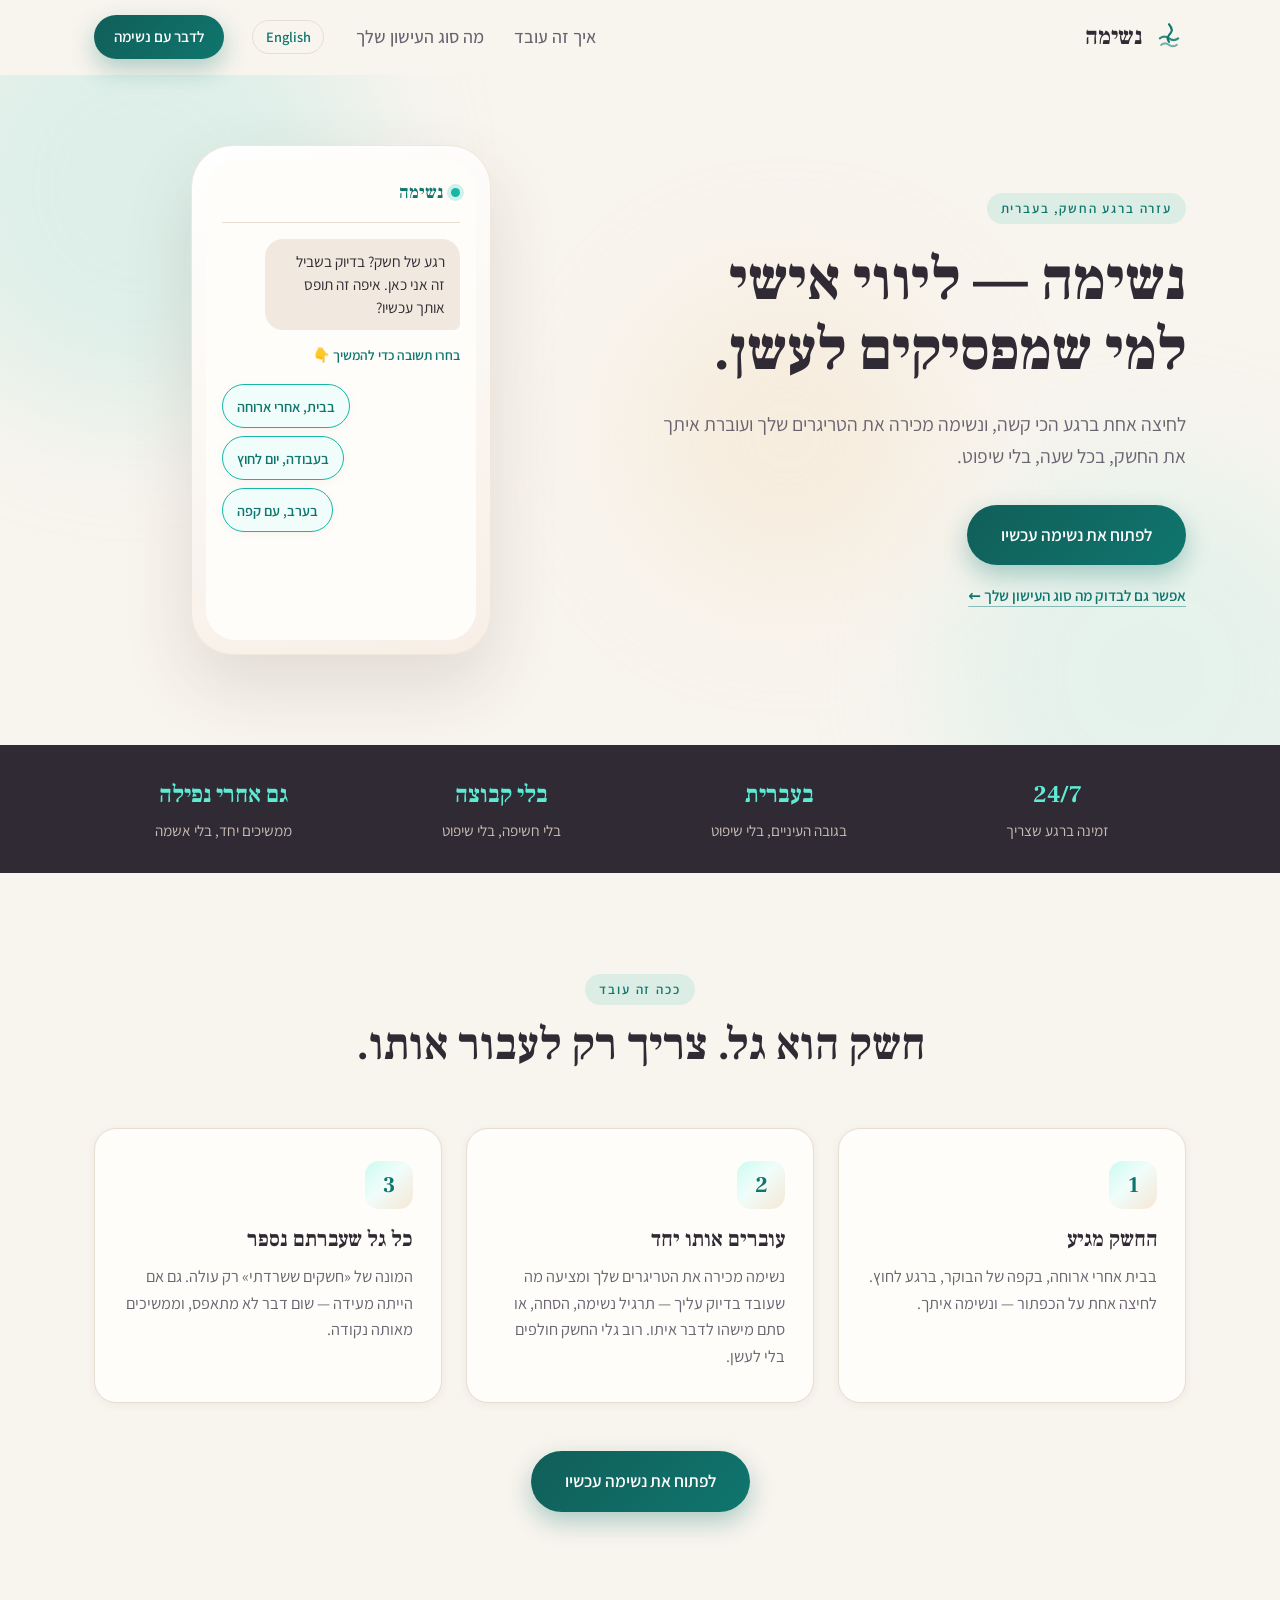
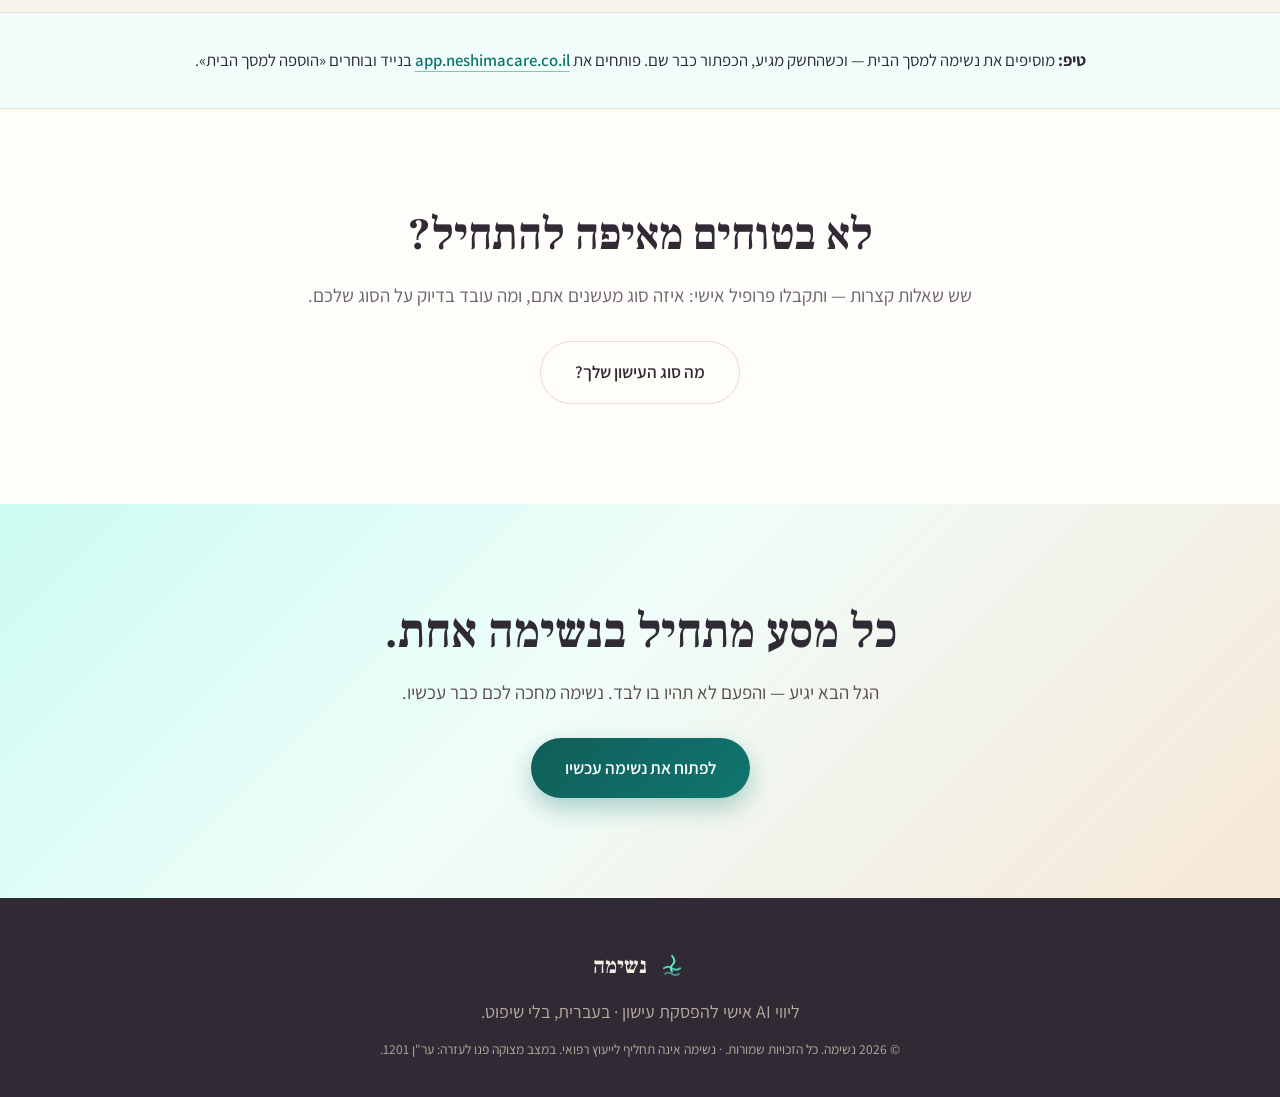
==== commit 0351cf83: "Remove every free claim from the landing and quiz (PRO-132) Every CTA opens the 349 NIS paywall, so " ====
--- a/index.html
+++ b/index.html
@@ -5,7 +5,7 @@
   <meta name="viewport" content="width=device-width, initial-scale=1.0" />
   <meta name="theme-color" content="#f6f1ea" />
   <title>נשימה — ליווי אישי למי שמפסיקים לעשן</title>
-  <meta name="description" content="ליווי אישי למי שמפסיקים לעשן. לחיצה אחת ברגע הכי קשה — ונשימה עוברת איתך את החשק, בכל שעה, בלי שיפוט. חינם ובעברית." />
+  <meta name="description" content="ליווי אישי למי שמפסיקים לעשן. לחיצה אחת ברגע הכי קשה — ונשימה עוברת איתך את החשק, בכל שעה, בלי שיפוט. בעברית." />
 
   <!-- Open Graph -->
   <meta property="og:type" content="website" />
@@ -19,7 +19,8 @@
   <!-- Fonts -->
   <link rel="preconnect" href="https://fonts.googleapis.com" />
   <link rel="preconnect" href="https://fonts.gstatic.com" crossorigin />
-  <link href="https://fonts.googleapis.com/css2?family=Frank+Ruhl+Libre:wght@500;700;900&family=Assistant:wght@300;400;500;600;700&display=swap" rel="stylesheet" />
+  <link href="https://fonts.googleapis.com/css2?family=Frank+Ruhl+Libre:wght@500;700;900&family=Assistant:wght@300;400;500;600;700&display=swap" rel="stylesheet" media="print" onload="this.media='all'" />
+  <noscript><link href="https://fonts.googleapis.com/css2?family=Frank+Ruhl+Libre:wght@500;700;900&family=Assistant:wght@300;400;500;600;700&display=swap" rel="stylesheet" /></noscript>
 
   <link rel="stylesheet" href="styles.css" />
 </head>
@@ -114,7 +115,7 @@
       <div class="container strip-inner">
         <div class="strip-item"><strong>24/7</strong><span>זמינה ברגע שצריך</span></div>
         <div class="strip-item"><strong>בעברית</strong><span>בגובה העיניים, בלי שיפוט</span></div>
-        <div class="strip-item"><strong>חינם, בלי קבוצה</strong><span>בלי חשיפה, בלי שיפוט</span></div>
+        <div class="strip-item"><strong>בלי קבוצה</strong><span>בלי חשיפה, בלי שיפוט</span></div>
         <div class="strip-item"><strong>גם אחרי נפילה</strong><span>ממשיכים יחד, בלי אשמה</span></div>
       </div>
     </section>
@@ -187,7 +188,7 @@
     <section class="section closing">
       <div class="container narrow center reveal">
         <h2>כל מסע מתחיל בנשימה אחת.</h2>
-        <p class="lead">הגל הבא יגיע — והפעם לא תהיו בו לבד. חינם ומחכה לכם כבר עכשיו.</p>
+        <p class="lead">הגל הבא יגיע — והפעם לא תהיו בו לבד. נשימה מחכה לכם כבר עכשיו.</p>
         <div class="cta-center">
           <a href="https://app.neshimacare.co.il" class="btn btn-primary btn-lg js-chat">לפתוח את נשימה עכשיו</a>
         </div>
--- a/styles.css
+++ b/styles.css
@@ -17,6 +17,7 @@
   --teal-soft:   #ccfbf1;
   --teal-bright: #5eead4;      /* on dark backgrounds */
   --line:        #e7ddd0;
+  --error:       #b42318;
 
   --grad-warm:  linear-gradient(135deg, #ccfbf1 0%, #f0fdfa 45%, #f6e7d6 100%);
 
@@ -55,12 +56,14 @@
 .center { text-align: center; }
 .cta-center { display: flex; gap: 14px; flex-wrap: wrap; justify-content: center; }
 
-.hero-note a, .lead a {
+.hero-note a, .lead a, .install-strip a {
   color: var(--teal-deep); font-weight: 600;
-  border-bottom: 1px solid rgba(15, 118, 110, .45);
-  transition: color .2s, border-color .2s;
-}
-.hero-note a:hover, .lead a:hover { color: var(--teal-dark); border-color: var(--teal-dark); }
+  text-decoration: underline 1px rgba(15, 118, 110, .45);
+  text-underline-offset: 5px;
+  padding-block: 12px;
+  transition: color .2s, text-decoration-color .2s;
+}
+.hero-note a:hover, .lead a:hover, .install-strip a:hover { color: var(--teal-dark); text-decoration-color: var(--teal-dark); }
 
 .eyebrow {
   display: inline-block;
@@ -119,7 +122,7 @@
 .site-header.scrolled { border-color: var(--line); box-shadow: var(--shadow-sm); }
 .header-inner { display: flex; align-items: center; gap: 24px; height: 74px; }
 
-.brand { display: flex; align-items: center; gap: 10px; font-family: var(--serif); }
+.brand { display: flex; align-items: center; gap: 10px; min-height: 44px; font-family: var(--serif); }
 .brand-mark { width: 34px; height: 34px; color: var(--teal-deep); }
 .brand-name { font-size: 1.5rem; font-weight: 700; color: var(--ink); }
 
@@ -134,10 +137,11 @@
 
 .nav-cta { margin-inline-start: 4px; }
 /* Language toggle: visible at every width, including next to the mobile menu button. */
-.lang-toggle { font-size: .9rem; font-weight: 600; color: var(--teal-deep); border: 1.5px solid var(--line); border-radius: 999px; padding: 4px 12px; margin-inline-start: 8px; white-space: nowrap; }
-.lang-toggle:hover { border-color: var(--teal); }
-
-.nav-toggle { display: none; flex-direction: column; gap: 5px; background: none; border: none; cursor: pointer; padding: 8px; margin-inline-start: auto; }
+.lang-toggle { position: relative; display: inline-flex; align-items: center; font-size: .9rem; font-weight: 600; color: var(--teal-deep); border-radius: 999px; padding: 0 13.5px; min-height: 44px; margin-inline-start: 8px; white-space: nowrap; }
+.lang-toggle::before { content: ""; position: absolute; inset: 5px 0; border: 1.5px solid var(--line); border-radius: inherit; transition: border-color .2s; }
+.lang-toggle:hover::before { border-color: var(--teal); }
+
+.nav-toggle { display: none; flex-direction: column; justify-content: center; align-items: center; gap: 5px; background: none; border: none; cursor: pointer; padding: 8px; min-width: 44px; min-height: 44px; margin-inline-start: auto; }
 .nav-toggle span { width: 24px; height: 2px; background: var(--ink); border-radius: 2px; transition: .3s; }
 .nav-toggle[aria-expanded="true"] span:nth-child(1) { transform: translateY(7px) rotate(45deg); }
 .nav-toggle[aria-expanded="true"] span:nth-child(2) { opacity: 0; }
@@ -202,7 +206,7 @@
 .phone.demo { animation: none; scroll-margin-top: 90px; }
 .demo-screen { height: 480px; overflow-y: auto; scrollbar-width: thin; }
 .demo-chips { display: flex; flex-wrap: wrap; gap: 8px; justify-content: flex-end; }
-.demo-chips .chip { font-size: 0.9rem; padding: 8px 14px; }
+.demo-chips .chip { font-size: 0.9rem; padding: 8px 14px; min-height: 44px; }
 .demo-chips .chip:disabled { cursor: default; }
 .demo-chips .chip:disabled[aria-pressed="false"] { opacity: 0.45; }
 .demo-chips.active .chip { background: var(--teal-tint); border-color: var(--teal); color: var(--teal-deep); font-weight: 600; cursor: pointer; box-shadow: var(--shadow-sm); animation: chipPulse 2.4s ease-in-out infinite; }
@@ -253,12 +257,7 @@
 .install-strip { background: var(--teal-tint); border-block: 1px solid var(--line); padding: 34px 0; }
 .install-strip-inner { display: flex; align-items: center; justify-content: center; gap: 18px; flex-wrap: wrap; text-align: center; }
 .install-strip p { color: var(--ink); font-size: 1.05rem; }
-.install-strip a {
-  color: var(--teal-deep); font-weight: 600; white-space: nowrap;
-  border-bottom: 1px solid rgba(15, 118, 110, .45);
-  transition: color .2s, border-color .2s;
-}
-.install-strip a:hover { color: var(--teal-dark); border-color: var(--teal-dark); }
+.install-strip a { white-space: nowrap; }
 
 /* ---------- Quiz bridge ---------- */
 .quiz-bridge { background: var(--ivory); }
@@ -281,14 +280,14 @@
 .footer-brand .brand-mark { color: var(--teal-bright); width: 30px; height: 30px; }
 .footer-brand .brand-name { font-family: var(--serif); font-size: 1.4rem; color: #f4ece2; }
 .footer-tag { color: #b7a99d; }
-.footer-fine { font-size: 0.85rem; color: #8e8175; max-width: 620px; line-height: 1.6; }
+.footer-fine { font-size: 0.85rem; color: #b7a99d; max-width: 620px; line-height: 1.6; }
 
 /* ---------- Reveal animation ---------- */
-.reveal { opacity: 0; transform: translateY(26px); transition: opacity .7s ease, transform .7s cubic-bezier(.2,.7,.3,1); }
-.reveal.in { opacity: 1; transform: none; }
+.reveal-armed .reveal { opacity: 0; transform: translateY(26px); transition: opacity .7s ease, transform .7s cubic-bezier(.2,.7,.3,1); }
+.reveal-armed .reveal.in { opacity: 1; transform: none; }
 
 @media (prefers-reduced-motion: reduce) {
-  .reveal { opacity: 1; transform: none; transition: none; }
+  .reveal-armed .reveal { opacity: 1; transform: none; transition: none; }
   .blob, .phone, .bubble, .bubble.typing span, .demo-chips.active .chip { animation: none; }
   .bubble { opacity: 1; transform: none; }
   html { scroll-behavior: auto; }
@@ -324,6 +323,14 @@
   .hero-cta .btn { width: 100%; }
 }
 
+@media (max-width: 319px) {
+  .header-inner { gap: 8px; }
+  .brand { gap: 6px; }
+  .brand-name { font-size: 1.25rem; }
+  .lang-toggle { padding-inline: 9.5px; }
+  .nav-toggle { margin-inline-start: 0; }
+}
+
 /* =========================================================
    Quiz (quiz.html)
    ========================================================= */
@@ -347,7 +354,7 @@
 .quiz-option {
   text-align: start; padding: 15px 18px; font-size: 1.05rem; font-family: inherit;
   color: var(--ink); background: var(--cream); border: 1.5px solid var(--line);
-  border-radius: var(--radius-sm); cursor: pointer;
+  border-radius: var(--radius-sm); cursor: pointer; touch-action: manipulation;
   transition: border-color .2s, background .2s, transform .15s;
 }
 .quiz-option:hover, .quiz-option:focus-visible {
@@ -357,11 +364,14 @@
 .quiz-option.selected { border-color: var(--teal-deep); background: var(--teal-tint); font-weight: 600; }
 
 .quiz-back {
-  background: none; border: none; cursor: pointer; margin-top: 24px;
+  display: inline-flex; align-items: center; min-height: 44px; min-width: 44px;
+  padding: 10px 12px; margin-top: 14px; margin-inline-start: -12px;
+  background: none; border: none; border-radius: var(--radius-sm); cursor: pointer;
   font-family: inherit; font-size: 0.95rem; color: var(--ink-soft);
-  text-decoration: underline; text-underline-offset: 3px;
+  text-decoration: underline; text-underline-offset: 3px; touch-action: manipulation;
 }
 .quiz-back:hover { color: var(--teal-deep); }
+.quiz-back:focus-visible { outline: 2px solid var(--teal-deep); outline-offset: 2px; }
 
 .quiz-body { font-size: 1.1rem; line-height: 1.75; color: #4f4955; margin-bottom: 18px; }
 .quiz-line { font-size: 1.05rem; line-height: 1.7; color: var(--ink); margin-bottom: 10px; }
@@ -402,7 +412,14 @@
   color: var(--ink); background: var(--cream); border: 1.5px solid var(--line);
   border-radius: var(--radius-sm);
 }
-.quiz-email-input::placeholder { color: #a89e94; }
+.quiz-email-label { display: block; font-weight: 600; color: var(--ink); margin-bottom: 8px; }
+.quiz-email-input::placeholder { color: var(--ink-soft); }
+.quiz-email-input[aria-invalid="true"],
+.quiz-email-input[aria-invalid="true"]:focus { border-color: var(--error); }
+.form-status { font-size: 0.95rem; }
+.form-status:not(:empty) { margin-top: 8px; }
+.form-status.error { color: var(--error); font-weight: 600; }
+[dir="rtl"] .quiz-email-input::placeholder { text-align: right; }
 .quiz-email-input:focus {
   outline: none; border-color: var(--teal); background: var(--ivory);
   box-shadow: 0 0 0 4px rgba(20,184,166,.15);
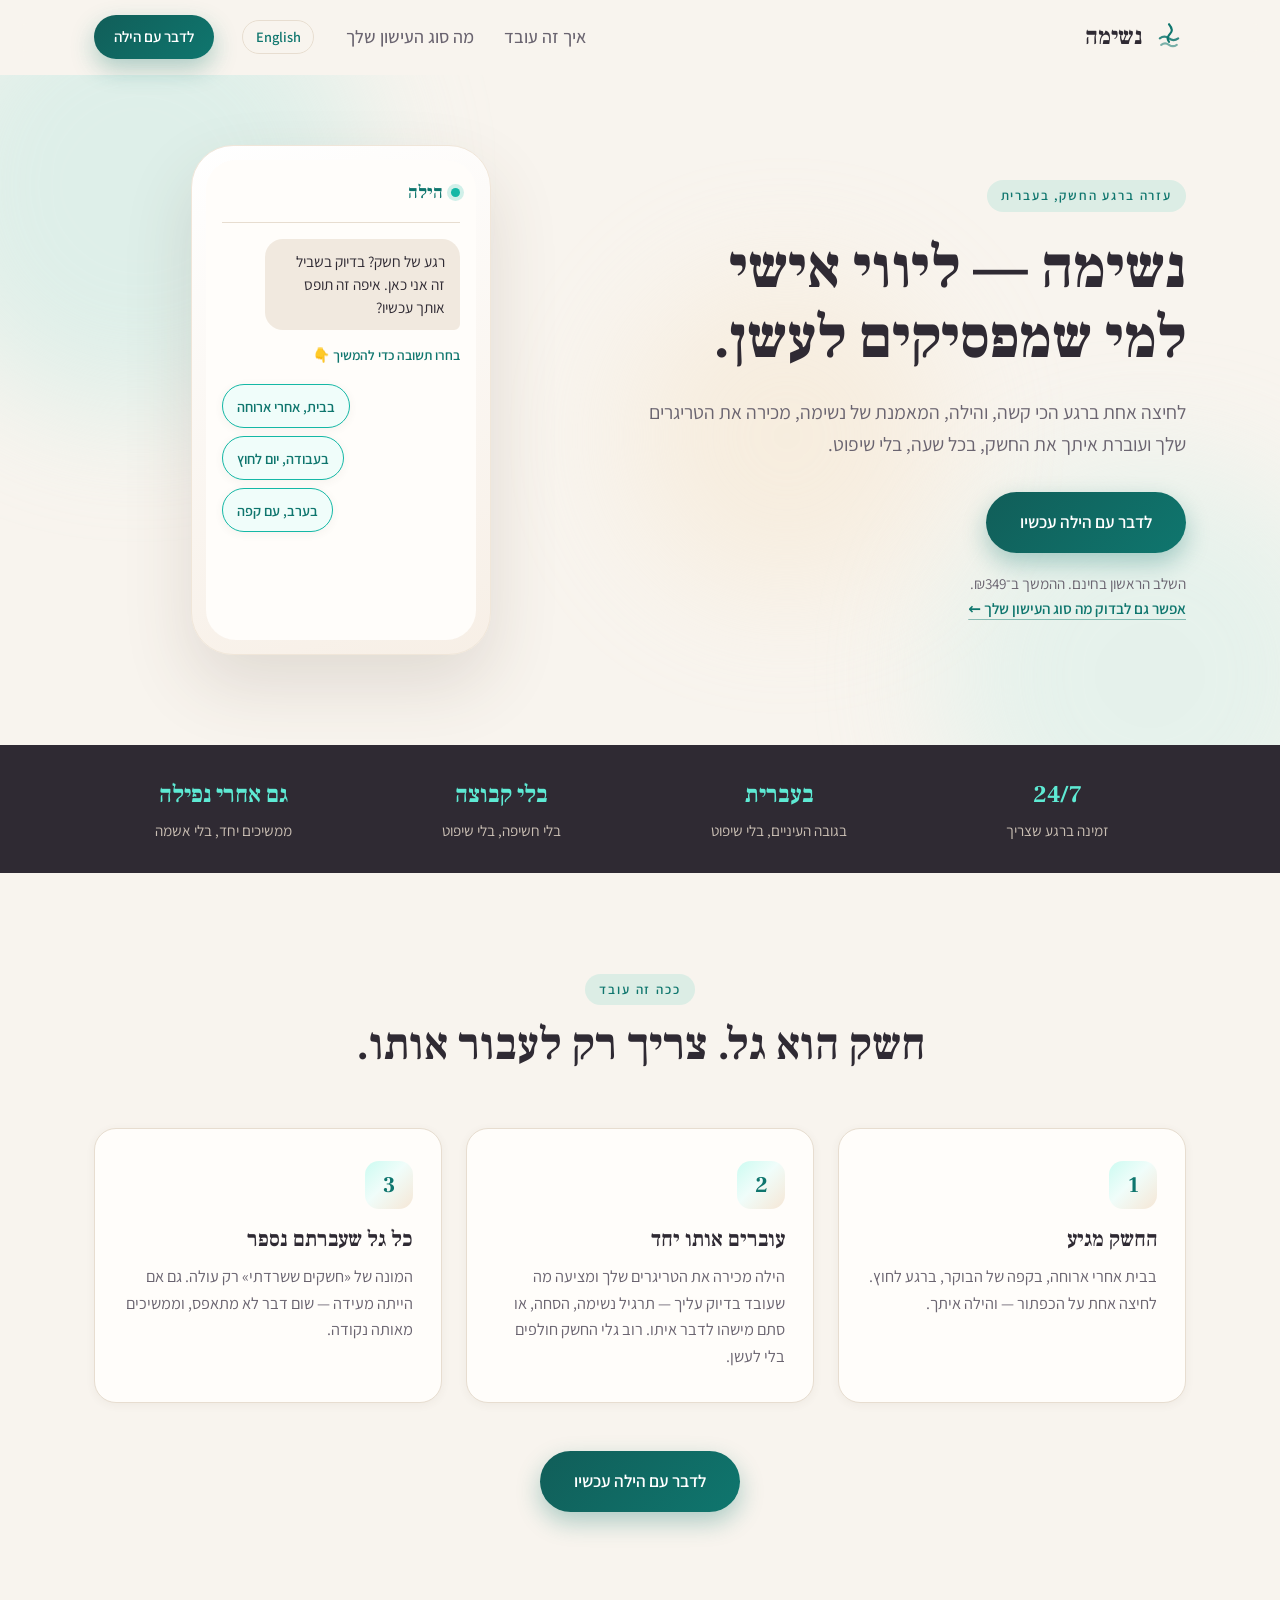
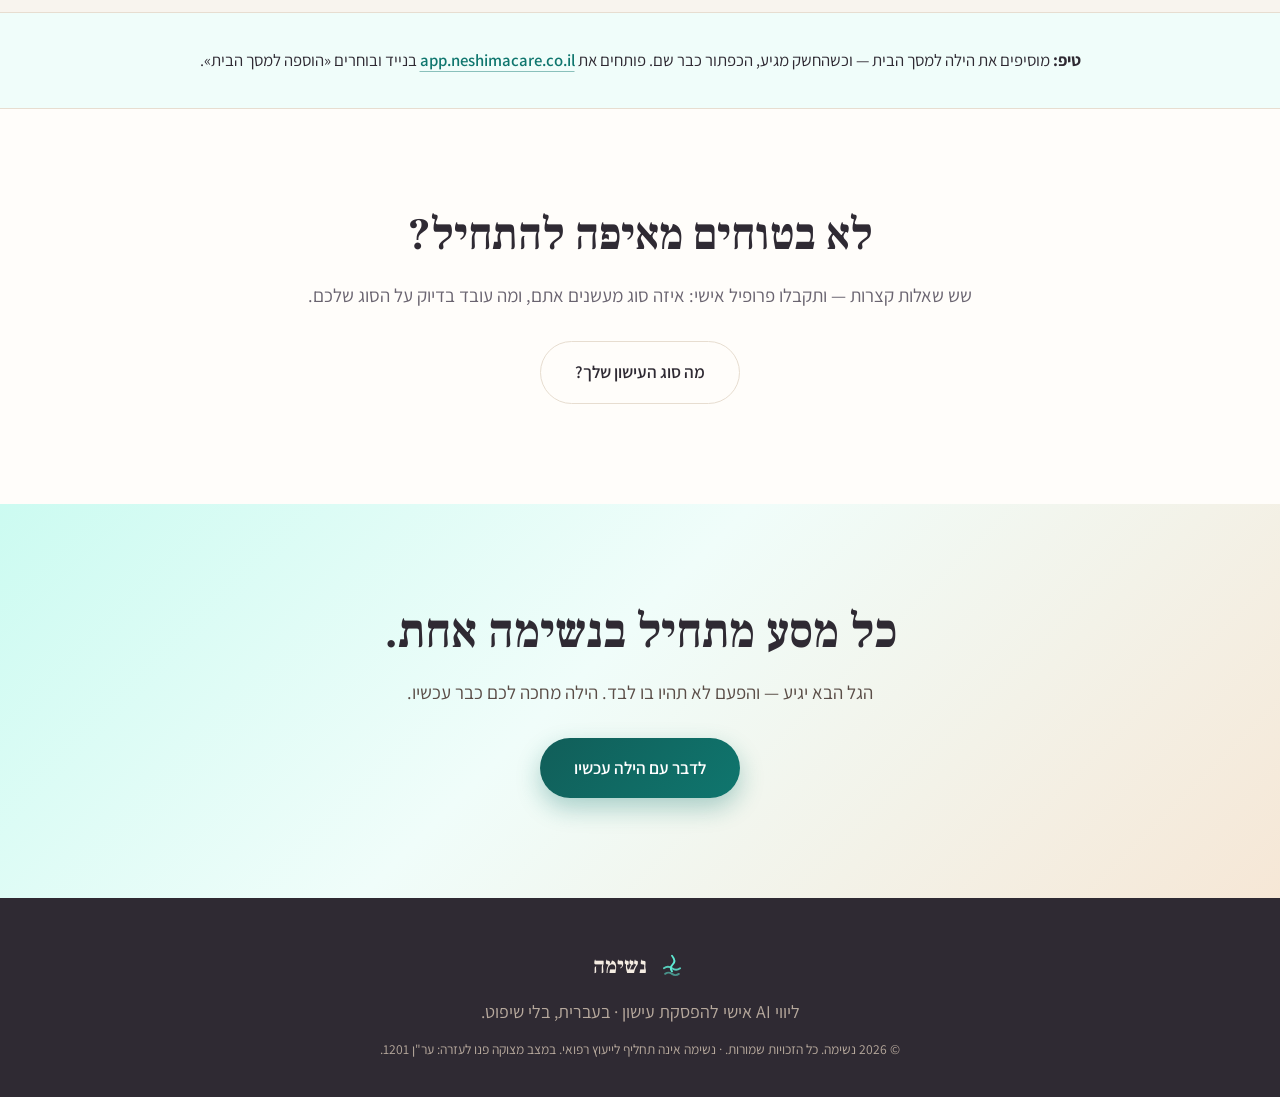
==== commit ef6ba345: "Hebrew landing and quiz name Hila as the coach, add stage 1 free line Hila replaces נשימה wherever t" ====
--- a/index.html
+++ b/index.html
@@ -5,12 +5,12 @@
   <meta name="viewport" content="width=device-width, initial-scale=1.0" />
   <meta name="theme-color" content="#f6f1ea" />
   <title>נשימה — ליווי אישי למי שמפסיקים לעשן</title>
-  <meta name="description" content="ליווי אישי למי שמפסיקים לעשן. לחיצה אחת ברגע הכי קשה — ונשימה עוברת איתך את החשק, בכל שעה, בלי שיפוט. בעברית." />
+  <meta name="description" content="ליווי אישי למי שמפסיקים לעשן. לחיצה אחת ברגע הכי קשה — והילה, המאמנת של נשימה, עוברת איתך את החשק, בכל שעה, בלי שיפוט. בעברית." />
 
   <!-- Open Graph -->
   <meta property="og:type" content="website" />
   <meta property="og:title" content="נשימה — ליווי אישי למי שמפסיקים לעשן" />
-  <meta property="og:description" content="לחיצה אחת ברגע הכי קשה, ונשימה מכירה את הטריגרים שלך ועוברת איתך את החשק, בכל שעה, בלי שיפוט." />
+  <meta property="og:description" content="לחיצה אחת ברגע הכי קשה, והילה, המאמנת של נשימה, מכירה את הטריגרים שלך ועוברת איתך את החשק, בכל שעה, בלי שיפוט." />
   <meta property="og:locale" content="he_IL" />
 
   <link rel="icon" href="assets/favicon.svg" type="image/svg+xml" />
@@ -46,7 +46,7 @@
 
       <a href="/en.html" class="lang-toggle" lang="en" hreflang="en">English</a>
 
-      <a href="https://app.neshimacare.co.il" class="btn btn-primary btn-sm nav-cta js-chat">לדבר עם נשימה</a>
+      <a href="https://app.neshimacare.co.il" class="btn btn-primary btn-sm nav-cta js-chat">לדבר עם הילה</a>
 
       <button class="nav-toggle" id="navToggle" aria-label="פתיחת תפריט" aria-expanded="false">
         <span></span><span></span><span></span>
@@ -59,7 +59,7 @@
       <a href="#about">מי אנחנו</a>
       -->
       <a href="/en.html" lang="en" hreflang="en">English</a>
-      <a href="https://app.neshimacare.co.il" class="btn btn-primary js-chat">לדבר עם נשימה</a>
+      <a href="https://app.neshimacare.co.il" class="btn btn-primary js-chat">לדבר עם הילה</a>
     </nav>
   </header>
 
@@ -77,11 +77,12 @@
           <span class="eyebrow">עזרה ברגע החשק, בעברית</span>
           <h1>נשימה — ליווי אישי למי שמפסיקים לעשן.</h1>
           <p class="hero-sub">
-            לחיצה אחת ברגע הכי קשה, ונשימה מכירה את הטריגרים שלך ועוברת איתך את החשק, בכל שעה, בלי שיפוט.
+            לחיצה אחת ברגע הכי קשה, והילה, המאמנת של נשימה, מכירה את הטריגרים שלך ועוברת איתך את החשק, בכל שעה, בלי שיפוט.
           </p>
           <div class="hero-cta">
-            <a href="https://app.neshimacare.co.il" class="btn btn-primary btn-lg js-chat">לפתוח את נשימה עכשיו</a>
+            <a href="https://app.neshimacare.co.il" class="btn btn-primary btn-lg js-chat">לדבר עם הילה עכשיו</a>
           </div>
+          <p class="hero-note">השלב הראשון בחינם. ההמשך ב־₪349.</p>
           <p class="hero-note"><a href="/quiz.html">אפשר גם לבדוק מה סוג העישון שלך ←</a></p>
         </div>
 
@@ -89,7 +90,7 @@
           <div class="phone demo" id="sosDemo" role="group" aria-label="הדגמת שיחת SOS">
             <div class="phone-screen demo-screen">
               <div class="chat-head">
-                <span class="chat-dot"></span> נשימה
+                <span class="chat-dot"></span> הילה
               </div>
               <div class="bubbles" id="demoBubbles" aria-live="polite">
                 <!-- Static fallback when JS is off; script.js replaces it with the tap-through demo. -->
@@ -98,9 +99,9 @@
                 <div class="bubble bot">נושמים יחד: שאיפה איטית ל־4 שניות, עצירה קצרה, ונשיפה ארוכה ל־6. עוד פעמיים כאלה. רוב גלי החשק חולפים בלי לעשן — הם עולים, מגיעים לשיא, ויורדים.</div>
               </div>
               <div class="demo-end" id="demoEnd" hidden>
-                <p>זו הייתה טעימה. בפנים, נשימה כבר מכירה את הטריגרים שלך — והכפתור הזה נמצא איתך בכל רגע.</p>
+                <p>זו הייתה טעימה. בפנים, הילה כבר מכירה את הטריגרים שלך — והכפתור הזה נמצא איתך בכל רגע.</p>
                 <div class="demo-end-cta">
-                  <a href="https://app.neshimacare.co.il" class="btn btn-primary btn-sm js-chat">לפתוח את נשימה</a>
+                  <a href="https://app.neshimacare.co.il" class="btn btn-primary btn-sm js-chat">לדבר עם הילה</a>
                   <a href="/quiz.html" class="btn btn-ghost btn-sm">מה סוג העישון שלך?</a>
                 </div>
               </div>
@@ -132,12 +133,12 @@
           <article class="step reveal">
             <div class="step-num" aria-hidden="true">1</div>
             <h3>החשק מגיע</h3>
-            <p>בבית אחרי ארוחה, בקפה של הבוקר, ברגע לחוץ. לחיצה אחת על הכפתור — ונשימה איתך.</p>
+            <p>בבית אחרי ארוחה, בקפה של הבוקר, ברגע לחוץ. לחיצה אחת על הכפתור — והילה איתך.</p>
           </article>
           <article class="step reveal">
             <div class="step-num" aria-hidden="true">2</div>
             <h3>עוברים אותו יחד</h3>
-            <p>נשימה מכירה את הטריגרים שלך ומציעה מה שעובד בדיוק עליך — תרגיל נשימה, הסחה, או סתם מישהו לדבר איתו. רוב גלי החשק חולפים בלי לעשן.</p>
+            <p>הילה מכירה את הטריגרים שלך ומציעה מה שעובד בדיוק עליך — תרגיל נשימה, הסחה, או סתם מישהו לדבר איתו. רוב גלי החשק חולפים בלי לעשן.</p>
           </article>
           <article class="step reveal">
             <div class="step-num" aria-hidden="true">3</div>
@@ -147,7 +148,7 @@
         </div>
 
         <div class="cta-center reveal">
-          <a href="https://app.neshimacare.co.il" class="btn btn-primary btn-lg js-chat">לפתוח את נשימה עכשיו</a>
+          <a href="https://app.neshimacare.co.il" class="btn btn-primary btn-lg js-chat">לדבר עם הילה עכשיו</a>
         </div>
       </div>
     </section>
@@ -155,7 +156,7 @@
     <!-- ===== Install hint ===== -->
     <section class="install-strip reveal">
       <div class="container install-strip-inner">
-        <p><strong>טיפ:</strong> מוסיפים את נשימה למסך הבית — וכשהחשק מגיע, הכפתור כבר שם. פותחים את <a href="https://app.neshimacare.co.il">app.neshimacare.co.il</a> בנייד ובוחרים «הוספה למסך הבית».</p>
+        <p><strong>טיפ:</strong> מוסיפים את הילה למסך הבית — וכשהחשק מגיע, הכפתור כבר שם. פותחים את <a href="https://app.neshimacare.co.il">app.neshimacare.co.il</a> בנייד ובוחרים «הוספה למסך הבית».</p>
       </div>
     </section>
 
@@ -188,9 +189,9 @@
     <section class="section closing">
       <div class="container narrow center reveal">
         <h2>כל מסע מתחיל בנשימה אחת.</h2>
-        <p class="lead">הגל הבא יגיע — והפעם לא תהיו בו לבד. נשימה מחכה לכם כבר עכשיו.</p>
+        <p class="lead">הגל הבא יגיע — והפעם לא תהיו בו לבד. הילה מחכה לכם כבר עכשיו.</p>
         <div class="cta-center">
-          <a href="https://app.neshimacare.co.il" class="btn btn-primary btn-lg js-chat">לפתוח את נשימה עכשיו</a>
+          <a href="https://app.neshimacare.co.il" class="btn btn-primary btn-lg js-chat">לדבר עם הילה עכשיו</a>
         </div>
       </div>
     </section>
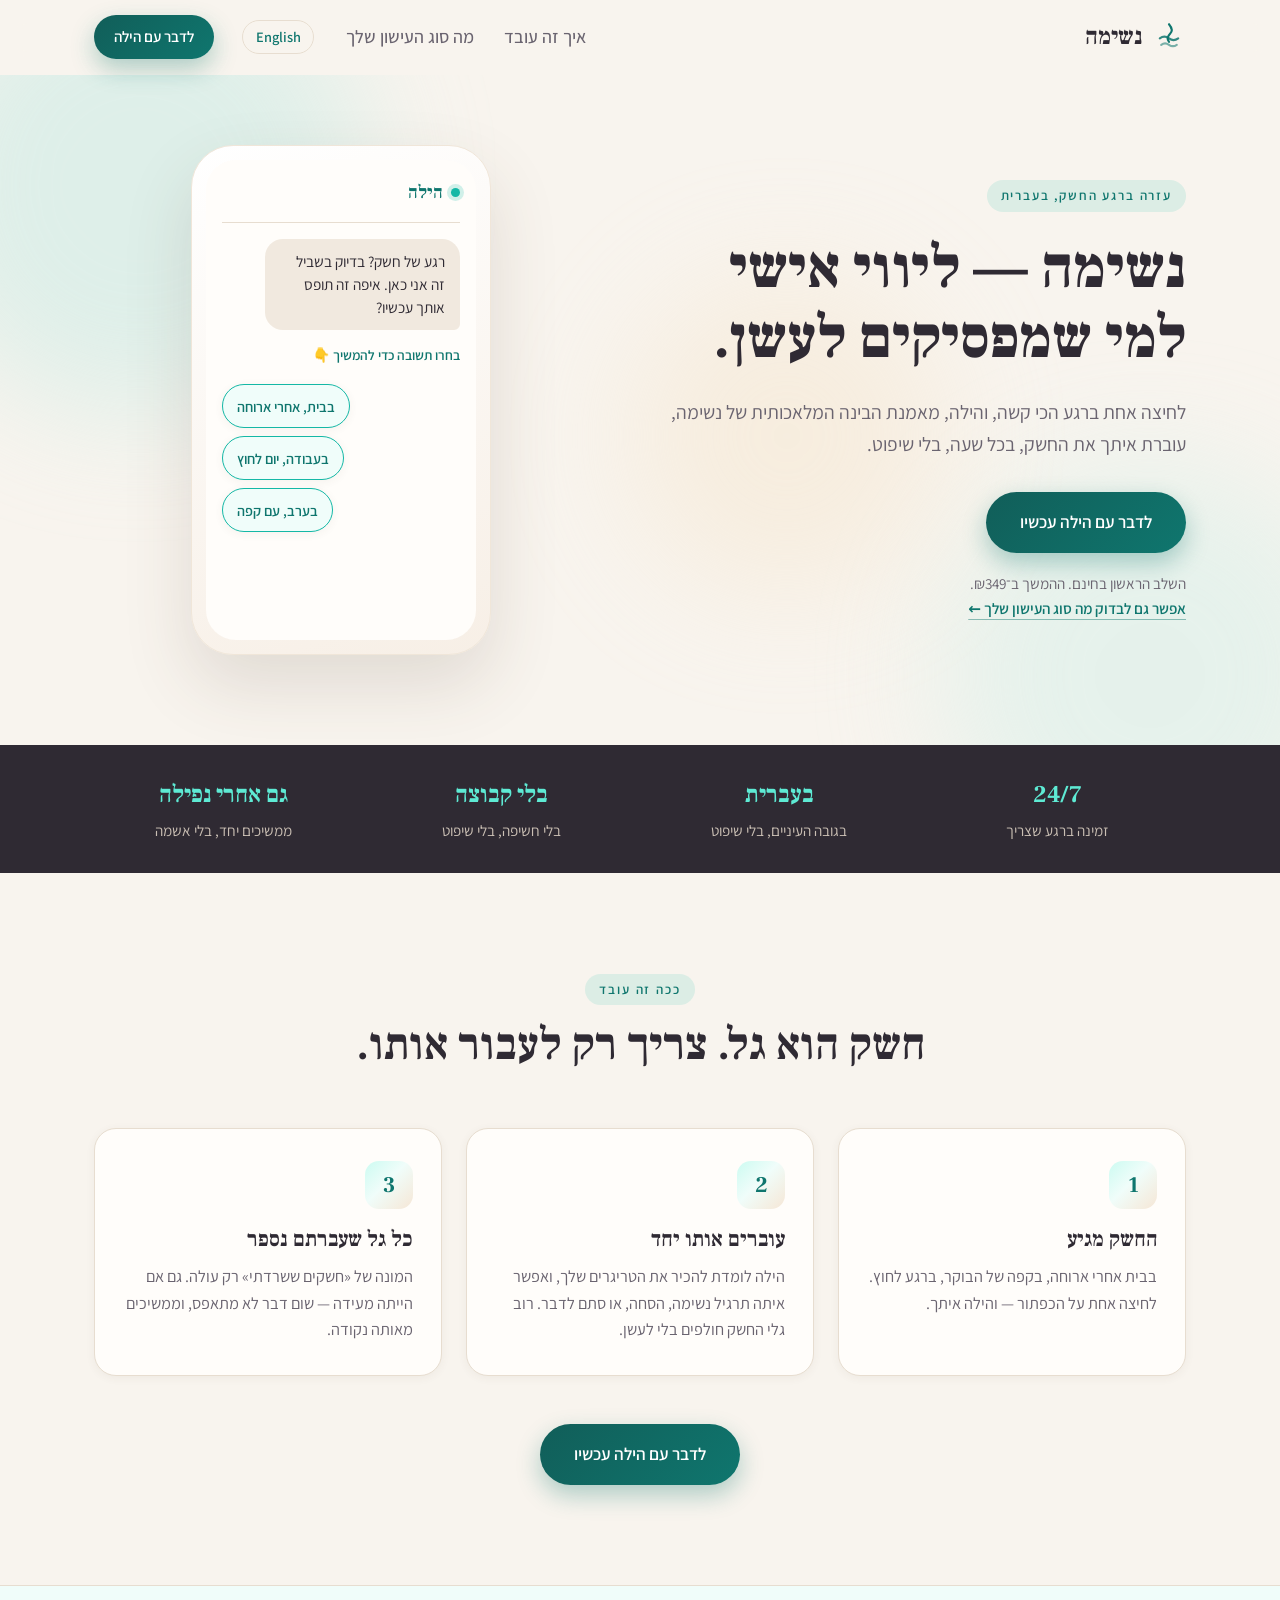
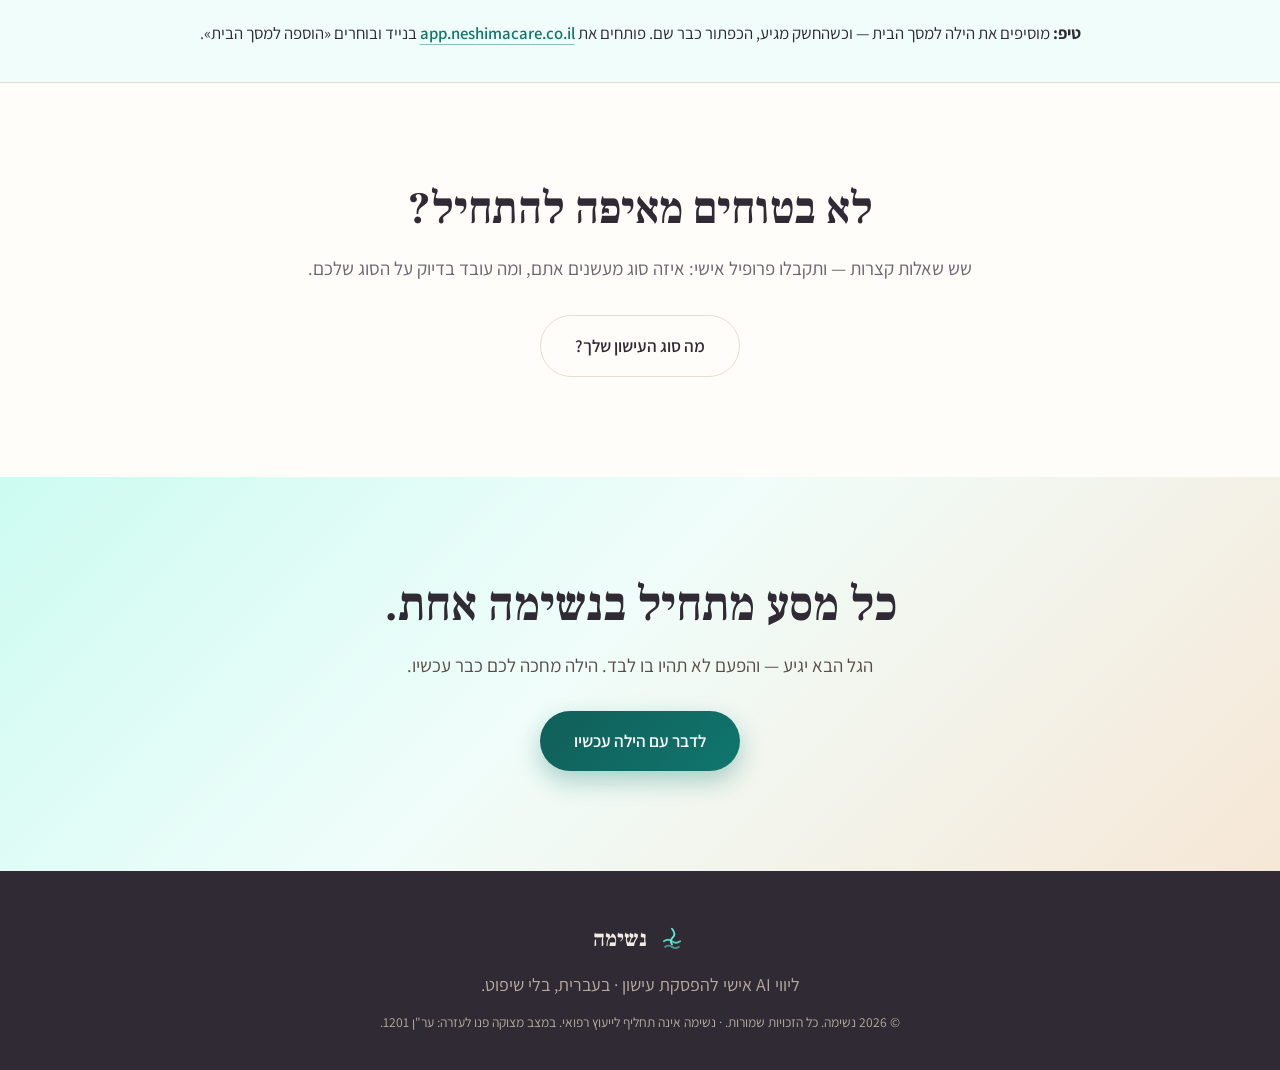
==== commit af5a440a: "Landing: Hila learns triggers inside and is named an AI coach (PRO-196) Drops the claim that Hila al" ====
--- a/index.html
+++ b/index.html
@@ -5,12 +5,12 @@
   <meta name="viewport" content="width=device-width, initial-scale=1.0" />
   <meta name="theme-color" content="#f6f1ea" />
   <title>נשימה — ליווי אישי למי שמפסיקים לעשן</title>
-  <meta name="description" content="ליווי אישי למי שמפסיקים לעשן. לחיצה אחת ברגע הכי קשה — והילה, המאמנת של נשימה, עוברת איתך את החשק, בכל שעה, בלי שיפוט. בעברית." />
+  <meta name="description" content="ליווי אישי למי שמפסיקים לעשן. לחיצה אחת ברגע הכי קשה — והילה, מאמנת הבינה המלאכותית של נשימה, עוברת איתך את החשק, בכל שעה, בלי שיפוט. בעברית." />
 
   <!-- Open Graph -->
   <meta property="og:type" content="website" />
   <meta property="og:title" content="נשימה — ליווי אישי למי שמפסיקים לעשן" />
-  <meta property="og:description" content="לחיצה אחת ברגע הכי קשה, והילה, המאמנת של נשימה, מכירה את הטריגרים שלך ועוברת איתך את החשק, בכל שעה, בלי שיפוט." />
+  <meta property="og:description" content="לחיצה אחת ברגע הכי קשה, והילה, מאמנת הבינה המלאכותית של נשימה, עוברת איתך את החשק, בכל שעה, בלי שיפוט." />
   <meta property="og:locale" content="he_IL" />
 
   <link rel="icon" href="assets/favicon.svg" type="image/svg+xml" />
@@ -77,7 +77,7 @@
           <span class="eyebrow">עזרה ברגע החשק, בעברית</span>
           <h1>נשימה — ליווי אישי למי שמפסיקים לעשן.</h1>
           <p class="hero-sub">
-            לחיצה אחת ברגע הכי קשה, והילה, המאמנת של נשימה, מכירה את הטריגרים שלך ועוברת איתך את החשק, בכל שעה, בלי שיפוט.
+            לחיצה אחת ברגע הכי קשה, והילה, מאמנת הבינה המלאכותית של נשימה, עוברת איתך את החשק, בכל שעה, בלי שיפוט.
           </p>
           <div class="hero-cta">
             <a href="https://app.neshimacare.co.il" class="btn btn-primary btn-lg js-chat">לדבר עם הילה עכשיו</a>
@@ -99,7 +99,7 @@
                 <div class="bubble bot">נושמים יחד: שאיפה איטית ל־4 שניות, עצירה קצרה, ונשיפה ארוכה ל־6. עוד פעמיים כאלה. רוב גלי החשק חולפים בלי לעשן — הם עולים, מגיעים לשיא, ויורדים.</div>
               </div>
               <div class="demo-end" id="demoEnd" hidden>
-                <p>זו הייתה טעימה. בפנים, הילה כבר מכירה את הטריגרים שלך — והכפתור הזה נמצא איתך בכל רגע.</p>
+                <p>זו הייתה טעימה. בפנים, הילה לומדת להכיר את הטריגרים שלך — והכפתור הזה נמצא איתך בכל רגע.</p>
                 <div class="demo-end-cta">
                   <a href="https://app.neshimacare.co.il" class="btn btn-primary btn-sm js-chat">לדבר עם הילה</a>
                   <a href="/quiz.html" class="btn btn-ghost btn-sm">מה סוג העישון שלך?</a>
@@ -138,7 +138,7 @@
           <article class="step reveal">
             <div class="step-num" aria-hidden="true">2</div>
             <h3>עוברים אותו יחד</h3>
-            <p>הילה מכירה את הטריגרים שלך ומציעה מה שעובד בדיוק עליך — תרגיל נשימה, הסחה, או סתם מישהו לדבר איתו. רוב גלי החשק חולפים בלי לעשן.</p>
+            <p>הילה לומדת להכיר את הטריגרים שלך, ואפשר איתה תרגיל נשימה, הסחה, או סתם לדבר. רוב גלי החשק חולפים בלי לעשן.</p>
           </article>
           <article class="step reveal">
             <div class="step-num" aria-hidden="true">3</div>
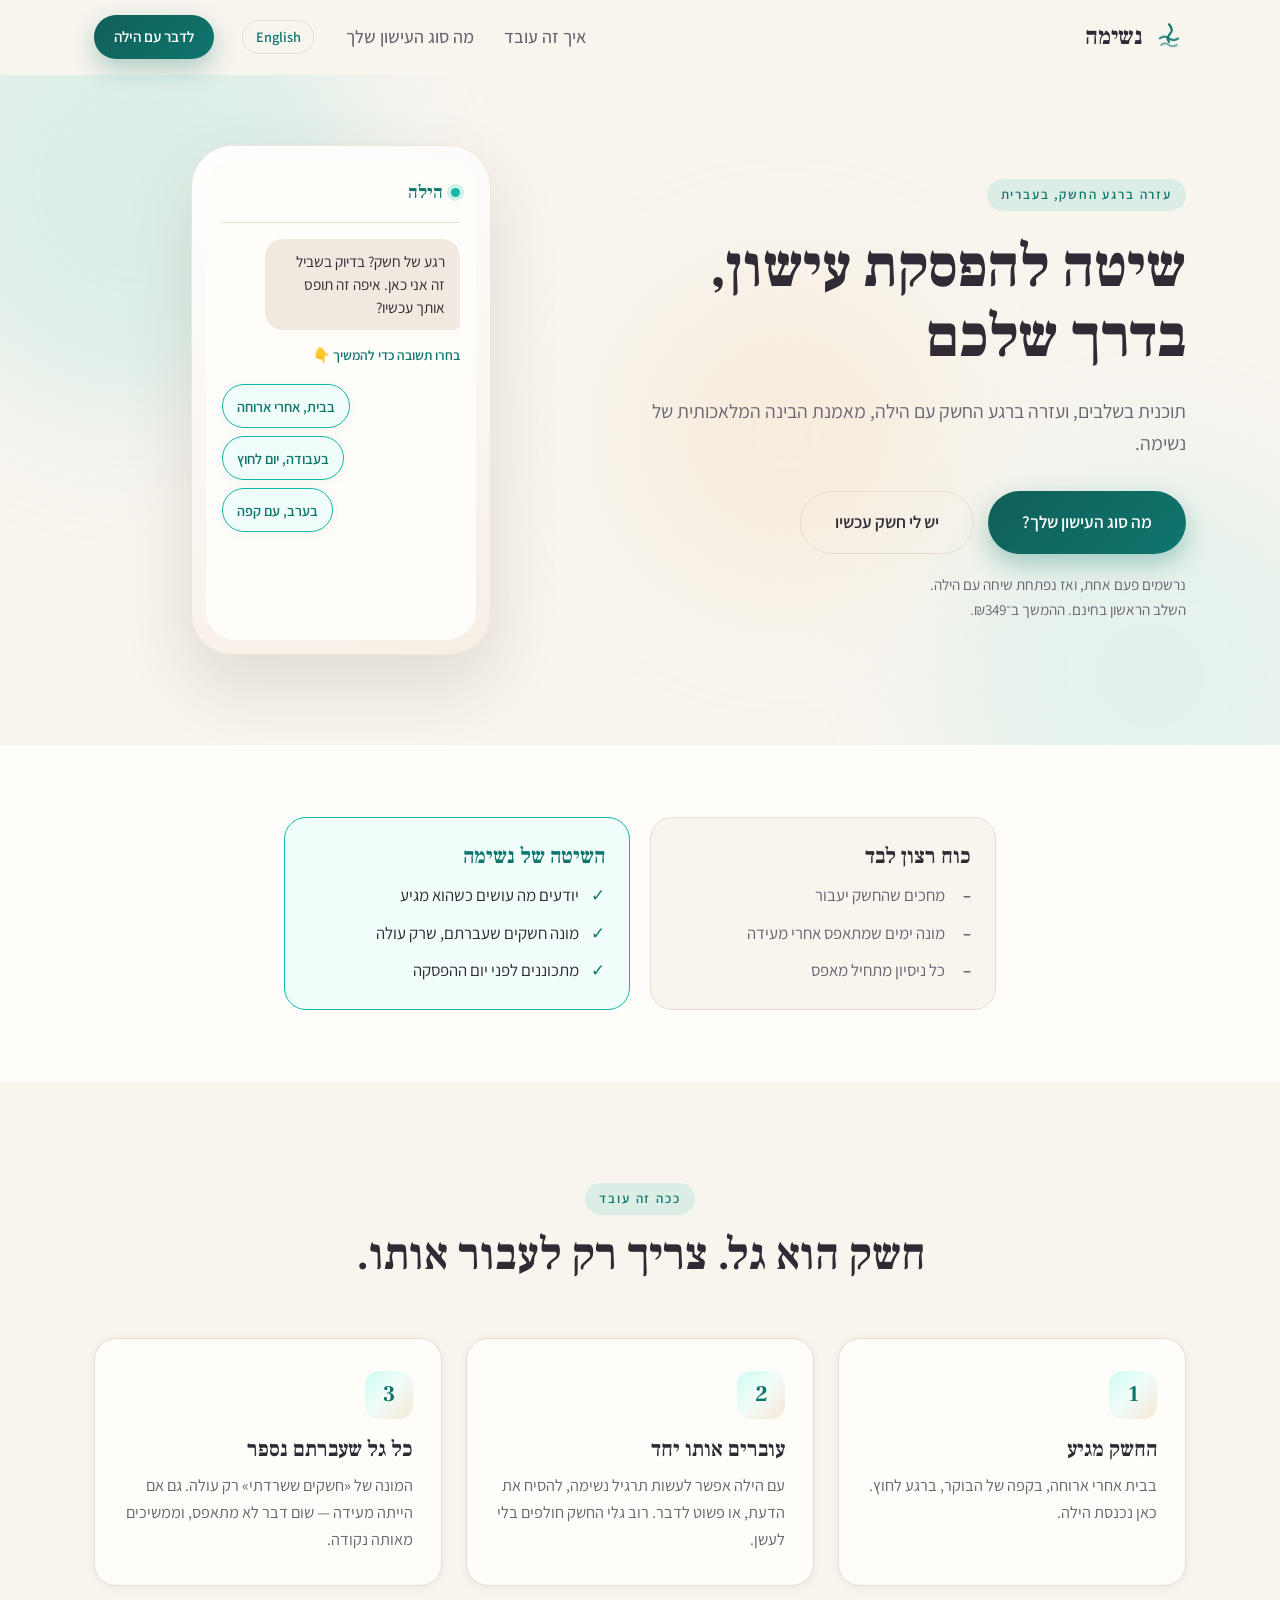
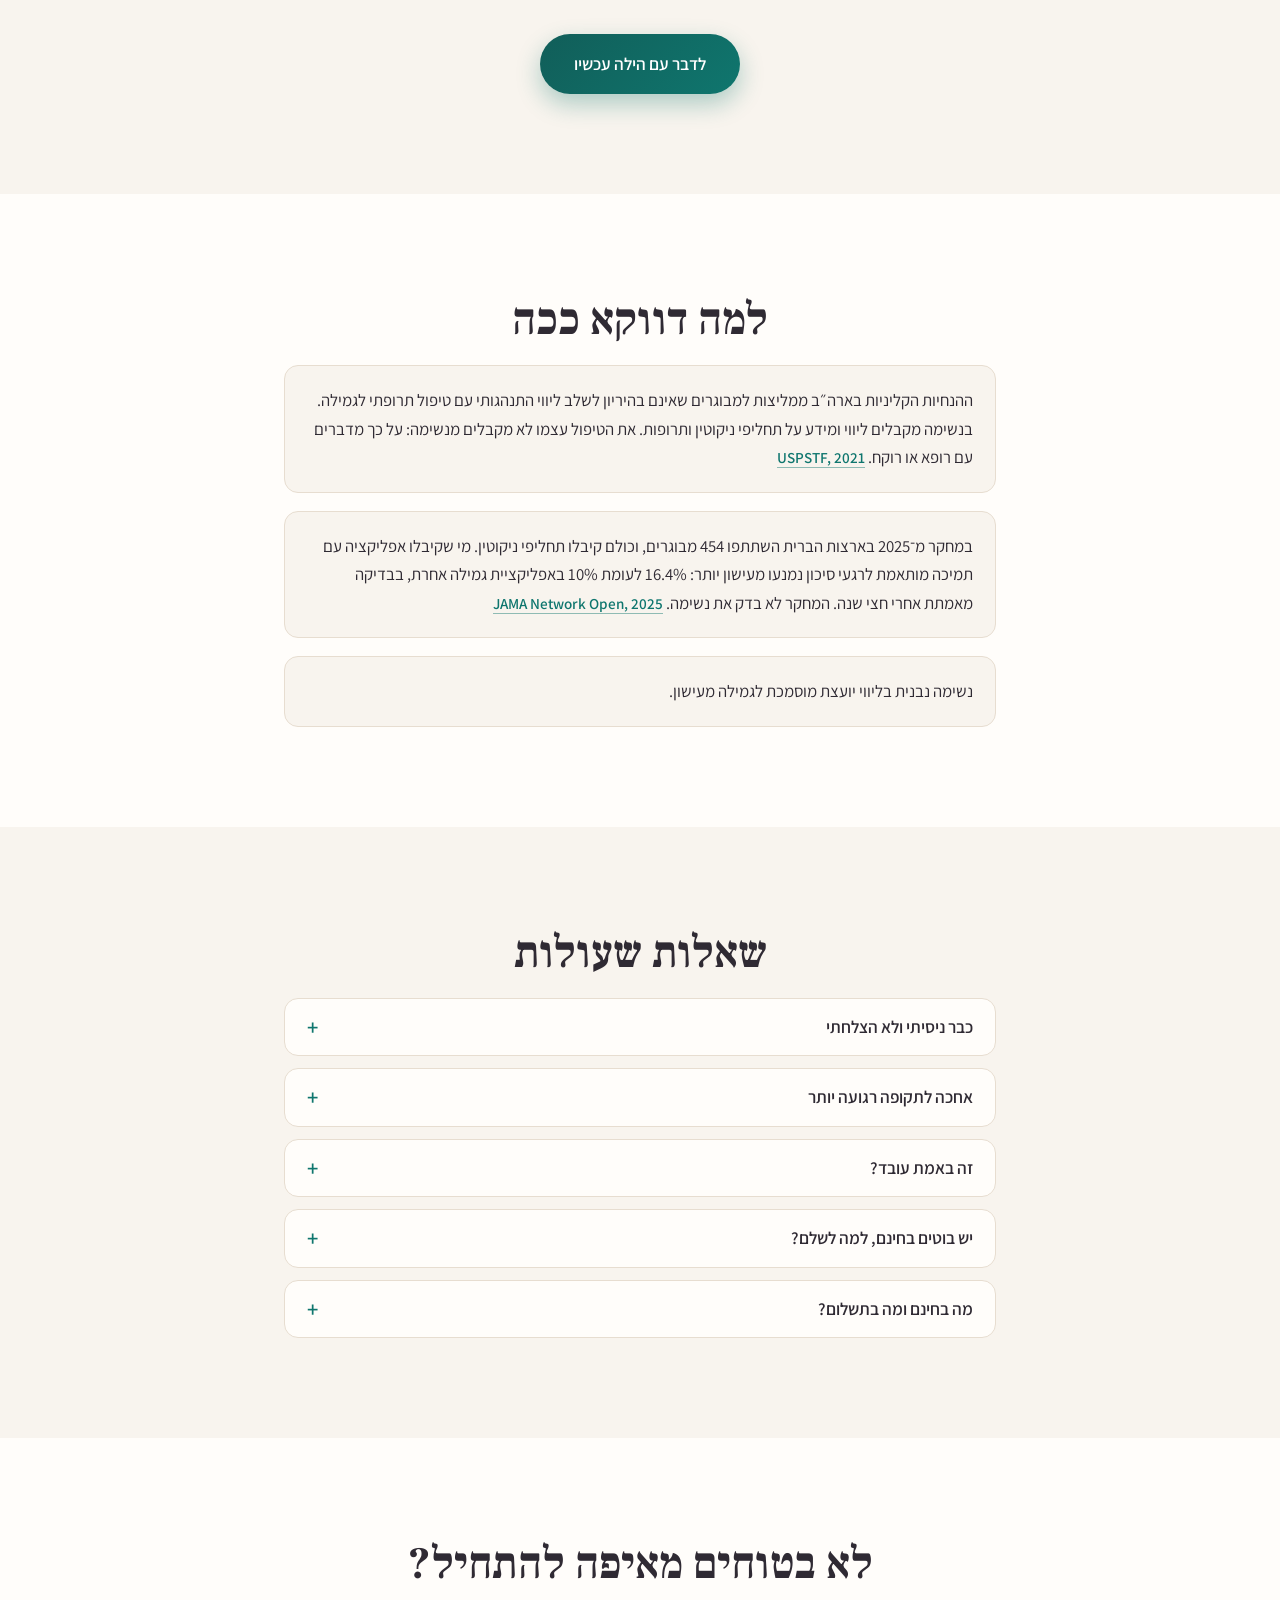
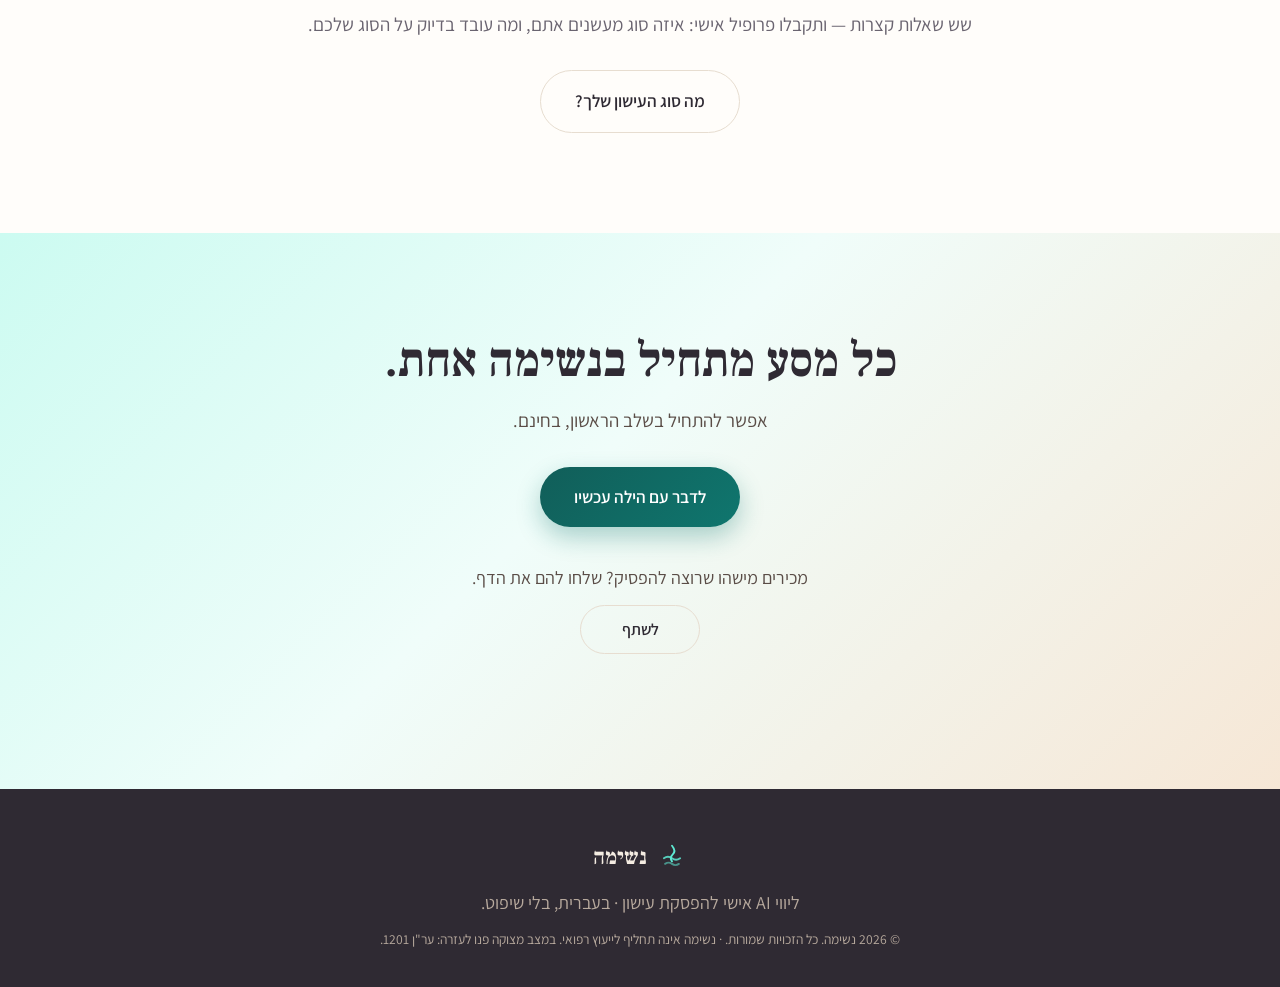
==== commit 5f9a0838: "Landing in the sales order: method hero, old vs new way, sourced reasons, FAQ, share Hero leads to t" ====
--- a/index.html
+++ b/index.html
@@ -5,12 +5,12 @@
   <meta name="viewport" content="width=device-width, initial-scale=1.0" />
   <meta name="theme-color" content="#f6f1ea" />
   <title>נשימה — ליווי אישי למי שמפסיקים לעשן</title>
-  <meta name="description" content="ליווי אישי למי שמפסיקים לעשן. לחיצה אחת ברגע הכי קשה — והילה, מאמנת הבינה המלאכותית של נשימה, עוברת איתך את החשק, בכל שעה, בלי שיפוט. בעברית." />
+  <meta name="description" content="שיטה להפסקת עישון, בדרך שלכם. תוכנית בשלבים, ועזרה ברגע החשק עם הילה, מאמנת הבינה המלאכותית של נשימה." />
 
   <!-- Open Graph -->
   <meta property="og:type" content="website" />
   <meta property="og:title" content="נשימה — ליווי אישי למי שמפסיקים לעשן" />
-  <meta property="og:description" content="לחיצה אחת ברגע הכי קשה, והילה, מאמנת הבינה המלאכותית של נשימה, עוברת איתך את החשק, בכל שעה, בלי שיפוט." />
+  <meta property="og:description" content="תוכנית בשלבים, ועזרה ברגע החשק עם הילה, מאמנת הבינה המלאכותית של נשימה." />
   <meta property="og:locale" content="he_IL" />
 
   <link rel="icon" href="assets/favicon.svg" type="image/svg+xml" />
@@ -75,15 +75,16 @@
       <div class="container hero-inner">
         <div class="hero-copy reveal">
           <span class="eyebrow">עזרה ברגע החשק, בעברית</span>
-          <h1>נשימה — ליווי אישי למי שמפסיקים לעשן.</h1>
+          <h1>שיטה להפסקת עישון, בדרך שלכם</h1>
           <p class="hero-sub">
-            לחיצה אחת ברגע הכי קשה, והילה, מאמנת הבינה המלאכותית של נשימה, עוברת איתך את החשק, בכל שעה, בלי שיפוט.
+            תוכנית בשלבים, ועזרה ברגע החשק עם הילה, מאמנת הבינה המלאכותית של נשימה.
           </p>
           <div class="hero-cta">
-            <a href="https://app.neshimacare.co.il" class="btn btn-primary btn-lg js-chat">לדבר עם הילה עכשיו</a>
-          </div>
+            <a href="/quiz.html" class="btn btn-primary btn-lg">מה סוג העישון שלך?</a>
+            <a href="https://app.neshimacare.co.il/?sos=1" class="btn btn-ghost btn-lg js-chat">יש לי חשק עכשיו</a>
+          </div>
+          <p class="hero-note">נרשמים פעם אחת, ואז נפתחת שיחה עם הילה.</p>
           <p class="hero-note">השלב הראשון בחינם. ההמשך ב־₪349.</p>
-          <p class="hero-note"><a href="/quiz.html">אפשר גם לבדוק מה סוג העישון שלך ←</a></p>
         </div>
 
         <div class="hero-art reveal">
@@ -99,7 +100,7 @@
                 <div class="bubble bot">נושמים יחד: שאיפה איטית ל־4 שניות, עצירה קצרה, ונשיפה ארוכה ל־6. עוד פעמיים כאלה. רוב גלי החשק חולפים בלי לעשן — הם עולים, מגיעים לשיא, ויורדים.</div>
               </div>
               <div class="demo-end" id="demoEnd" hidden>
-                <p>זו הייתה טעימה. בפנים, הילה לומדת להכיר את הטריגרים שלך — והכפתור הזה נמצא איתך בכל רגע.</p>
+                <p>זו הייתה טעימה.</p>
                 <div class="demo-end-cta">
                   <a href="https://app.neshimacare.co.il" class="btn btn-primary btn-sm js-chat">לדבר עם הילה</a>
                   <a href="/quiz.html" class="btn btn-ghost btn-sm">מה סוג העישון שלך?</a>
@@ -111,13 +112,27 @@
       </div>
     </section>
 
-    <!-- ===== Trust strip ===== -->
-    <section class="strip reveal">
-      <div class="container strip-inner">
-        <div class="strip-item"><strong>24/7</strong><span>זמינה ברגע שצריך</span></div>
-        <div class="strip-item"><strong>בעברית</strong><span>בגובה העיניים, בלי שיפוט</span></div>
-        <div class="strip-item"><strong>בלי קבוצה</strong><span>בלי חשיפה, בלי שיפוט</span></div>
-        <div class="strip-item"><strong>גם אחרי נפילה</strong><span>ממשיכים יחד, בלי אשמה</span></div>
+    <!-- ===== Old way vs new way ===== -->
+    <section class="section compare">
+      <div class="container narrow">
+        <div class="compare-grid reveal">
+          <div class="compare-col old">
+            <h2 class="compare-head">כוח רצון לבד</h2>
+            <ul>
+              <li>מחכים שהחשק יעבור</li>
+              <li>מונה ימים שמתאפס אחרי מעידה</li>
+              <li>כל ניסיון מתחיל מאפס</li>
+            </ul>
+          </div>
+          <div class="compare-col new">
+            <h2 class="compare-head">השיטה של נשימה</h2>
+            <ul>
+              <li>יודעים מה עושים כשהוא מגיע</li>
+              <li>מונה חשקים שעברתם, שרק עולה</li>
+              <li>מתכוננים לפני יום ההפסקה</li>
+            </ul>
+          </div>
+        </div>
       </div>
     </section>
 
@@ -133,12 +148,12 @@
           <article class="step reveal">
             <div class="step-num" aria-hidden="true">1</div>
             <h3>החשק מגיע</h3>
-            <p>בבית אחרי ארוחה, בקפה של הבוקר, ברגע לחוץ. לחיצה אחת על הכפתור — והילה איתך.</p>
+            <p>בבית אחרי ארוחה, בקפה של הבוקר, ברגע לחוץ. כאן נכנסת הילה.</p>
           </article>
           <article class="step reveal">
             <div class="step-num" aria-hidden="true">2</div>
             <h3>עוברים אותו יחד</h3>
-            <p>הילה לומדת להכיר את הטריגרים שלך, ואפשר איתה תרגיל נשימה, הסחה, או סתם לדבר. רוב גלי החשק חולפים בלי לעשן.</p>
+            <p>עם הילה אפשר לעשות תרגיל נשימה, להסיח את הדעת, או פשוט לדבר. רוב גלי החשק חולפים בלי לעשן.</p>
           </article>
           <article class="step reveal">
             <div class="step-num" aria-hidden="true">3</div>
@@ -153,10 +168,44 @@
       </div>
     </section>
 
-    <!-- ===== Install hint ===== -->
-    <section class="install-strip reveal">
-      <div class="container install-strip-inner">
-        <p><strong>טיפ:</strong> מוסיפים את הילה למסך הבית — וכשהחשק מגיע, הכפתור כבר שם. פותחים את <a href="https://app.neshimacare.co.il">app.neshimacare.co.il</a> בנייד ובוחרים «הוספה למסך הבית».</p>
+    <!-- ===== Why this method ===== -->
+    <section class="section why" id="why">
+      <div class="container narrow">
+        <h2 class="center reveal">למה דווקא ככה</h2>
+        <ul class="why-list">
+          <li class="reveal">ההנחיות הקליניות בארה״ב ממליצות למבוגרים שאינם בהיריון לשלב ליווי התנהגותי עם טיפול תרופתי לגמילה. בנשימה מקבלים ליווי ומידע על תחליפי ניקוטין ותרופות. את הטיפול עצמו לא מקבלים מנשימה: על כך מדברים עם רופא או רוקח. <a class="source-link" href="https://www.uspreventiveservicestaskforce.org/uspstf/recommendation/tobacco-use-in-adults-and-pregnant-women-counseling-and-interventions" target="_blank" rel="noopener" lang="en" dir="ltr">USPSTF, 2021</a></li>
+          <li class="reveal">במחקר מ־2025 בארצות הברית השתתפו 454 מבוגרים, וכולם קיבלו תחליפי ניקוטין. מי שקיבלו אפליקציה עם תמיכה מותאמת לרגעי סיכון נמנעו מעישון יותר: 16.4% לעומת 10% באפליקציית גמילה אחרת, בבדיקה מאמתת אחרי חצי שנה. המחקר לא בדק את נשימה. <a class="source-link" href="https://jamanetwork.com/journals/jamanetworkopen/fullarticle/2837640" target="_blank" rel="noopener" lang="en" dir="ltr">JAMA Network Open, 2025</a></li>
+          <li class="reveal">נשימה נבנית בליווי יועצת מוסמכת לגמילה מעישון.</li>
+        </ul>
+      </div>
+    </section>
+
+    <!-- ===== FAQ ===== -->
+    <section class="section faq">
+      <div class="container narrow">
+        <h2 class="center reveal">שאלות שעולות</h2>
+        <div class="faq-list reveal">
+          <details>
+            <summary>כבר ניסיתי ולא הצלחתי</summary>
+            <p>ניסיון שלא החזיק הוא לא סוף הדרך. אפשר ללמוד ממנו מתי היה הכי קשה, ולהתכונן לרגע הזה.</p>
+          </details>
+          <details>
+            <summary>אחכה לתקופה רגועה יותר</summary>
+            <p>גם אחרי תקופה רגועה מגיעה תקופה עמוסה. כשלומדים לעבור חשק בתוך החיים כמו שהם, זה נשאר איתכם.</p>
+          </details>
+          <details>
+            <summary>זה באמת עובד?</summary>
+            <p>אין לנו הבטחה, וגם לא נתוני הצלחה של נשימה. השיטה נשענת על מחקר והנחיות קליניות, שמופיעים כאן למעלה עם קישורים.</p>
+          </details>
+          <details>
+            <summary>יש בוטים בחינם, למה לשלם?</summary>
+            <p>בוט עונה על שאלות. בנשימה יש תוכנית בשלבים, תרגילים לרגע החשק ומונה של חשקים שעברתם. את השלב הראשון אפשר לנסות בחינם.</p>
+          </details>
+          <details>
+            <summary>מה בחינם ומה בתשלום?</summary>
+            <p>השלב הראשון בחינם. בסופו מחליטים אם להמשיך ב־₪349.</p>
+          </details>
+        </div>
       </div>
     </section>
 
@@ -189,9 +238,14 @@
     <section class="section closing">
       <div class="container narrow center reveal">
         <h2>כל מסע מתחיל בנשימה אחת.</h2>
-        <p class="lead">הגל הבא יגיע — והפעם לא תהיו בו לבד. הילה מחכה לכם כבר עכשיו.</p>
+        <p class="lead">אפשר להתחיל בשלב הראשון, בחינם.</p>
         <div class="cta-center">
           <a href="https://app.neshimacare.co.il" class="btn btn-primary btn-lg js-chat">לדבר עם הילה עכשיו</a>
+        </div>
+        <div class="share-row">
+          <p>מכירים מישהו שרוצה להפסיק? שלחו להם את הדף.</p>
+          <button type="button" class="btn btn-ghost js-share">לשתף</button>
+          <p class="share-status" role="status"></p>
         </div>
       </div>
     </section>
--- a/styles.css
+++ b/styles.css
@@ -259,6 +259,57 @@
 .install-strip p { color: var(--ink); font-size: 1.05rem; }
 .install-strip a { white-space: nowrap; }
 
+/* ---------- Old way vs new way ---------- */
+.compare { background: var(--ivory); padding-block: 72px; }
+.compare-grid { display: grid; grid-template-columns: repeat(2, minmax(0, 1fr)); gap: 20px; }
+.compare-col { border-radius: var(--radius); padding: 26px 24px; border: 1px solid var(--line); }
+.compare-col.old { background: var(--cream); }
+.compare-col.new { background: var(--teal-tint); border-color: var(--teal); }
+.compare .compare-head { font-size: 1.35rem; margin-bottom: 14px; }
+.compare-col.new .compare-head { color: var(--teal-deep); }
+.compare-col ul { list-style: none; display: flex; flex-direction: column; gap: 12px; }
+.compare-col li { font-size: 1.05rem; line-height: 1.5; padding-inline-start: 26px; position: relative; }
+.compare-col li::before { position: absolute; inset-inline-start: 0; font-weight: 700; }
+.compare-col.old li { color: var(--ink-soft); }
+.compare-col.old li::before { content: "–"; color: var(--ink-soft); }
+.compare-col.new li { color: var(--ink); }
+.compare-col.new li::before { content: "✓"; color: var(--teal-deep); }
+
+/* ---------- Why this method ---------- */
+.why { background: var(--ivory); }
+.why-list { list-style: none; display: flex; flex-direction: column; gap: 18px; }
+.why-list li {
+  background: var(--cream); border: 1px solid var(--line); border-radius: var(--radius-sm);
+  padding: 20px 22px; font-size: 1.05rem; line-height: 1.7;
+}
+.source-link {
+  display: inline-block; color: var(--teal-deep); font-weight: 600; font-size: 0.95rem;
+  text-decoration: underline 1px rgba(15, 118, 110, .45); text-underline-offset: 4px;
+  padding: 12px 8px; margin: -12px -8px;
+}
+.source-link:hover { color: var(--teal-dark); }
+
+/* ---------- FAQ ---------- */
+.faq { background: var(--cream); }
+.faq-list { display: flex; flex-direction: column; gap: 12px; }
+.faq-list details { background: var(--ivory); border: 1px solid var(--line); border-radius: var(--radius-sm); }
+.faq-list summary {
+  cursor: pointer; list-style: none; min-height: 56px; padding: 14px 22px;
+  display: flex; align-items: center; justify-content: space-between; gap: 12px;
+  font-weight: 600; font-size: 1.08rem; color: var(--ink);
+}
+.faq-list summary::-webkit-details-marker { display: none; }
+.faq-list summary::after { content: "+"; font-size: 1.4rem; line-height: 1; color: var(--teal-deep); flex: none; }
+.faq-list details[open] summary::after { content: "−"; }
+.faq-list summary:focus-visible { outline: 2px solid var(--teal-deep); outline-offset: 2px; border-radius: var(--radius-sm); }
+.faq-list details p { padding: 0 22px 18px; color: var(--ink-soft); font-size: 1.02rem; }
+
+/* ---------- Share row ---------- */
+.share-row { margin-top: 36px; display: flex; flex-direction: column; align-items: center; gap: 12px; }
+.share-row p { color: #5a4d47; }
+.share-row .btn { min-height: 48px; min-width: 120px; }
+.share-status { font-size: 0.95rem; font-weight: 600; color: var(--teal-deep); min-height: 1.5em; }
+
 /* ---------- Quiz bridge ---------- */
 .quiz-bridge { background: var(--ivory); }
 .quiz-bridge .lead { margin-bottom: 30px; }
@@ -272,6 +323,19 @@
 .closing { background: var(--grad-warm); }
 .closing h2 { font-size: clamp(2rem, 4.5vw, 3rem); margin-bottom: 16px; }
 .closing .lead { color: #5a4d47; margin-bottom: 30px; }
+
+/* ---------- Supporter page (support.html) ---------- */
+.support { padding: 48px 0 72px; }
+.support h1 { font-size: clamp(2rem, 6vw, 2.8rem); font-weight: 900; margin-bottom: 18px; }
+.support .lead { margin-bottom: 32px; }
+.support-tips { padding-inline-start: 1.6em; display: flex; flex-direction: column; gap: 18px; margin-bottom: 40px; }
+.support-tips li { padding-inline-start: 4px; }
+.support-tips li::marker { font-family: var(--serif); font-weight: 700; color: var(--teal-deep); }
+.support-tips strong { color: var(--ink); }
+.support-crisis { background: var(--ivory); border: 1px solid var(--line); border-radius: var(--radius-sm); padding: 18px 22px; margin-bottom: 28px; }
+.support-call { display: inline-block; font-weight: 700; color: var(--teal-deep); text-decoration: underline 1px; text-underline-offset: 4px; padding: 10px 8px; margin: -10px -8px; }
+.support-about { font-size: 0.95rem; color: var(--ink-soft); }
+.support-about a { color: var(--teal-deep); font-weight: 600; text-decoration: underline 1px rgba(15, 118, 110, .45); text-underline-offset: 5px; padding-block: 12px; }
 
 /* ---------- Footer ---------- */
 .site-footer { background: var(--ink); color: #d8cdc2; padding: 50px 0 36px; }
@@ -301,6 +365,10 @@
   /* The demo stays below the hero copy: read the promise first, then try it. */
   .phone { width: 300px; }
   .steps { grid-template-columns: 1fr; }
+}
+
+@media (max-width: 600px) {
+  .compare-grid { grid-template-columns: minmax(0, 1fr); }
 }
 
 @media (max-width: 760px) {
